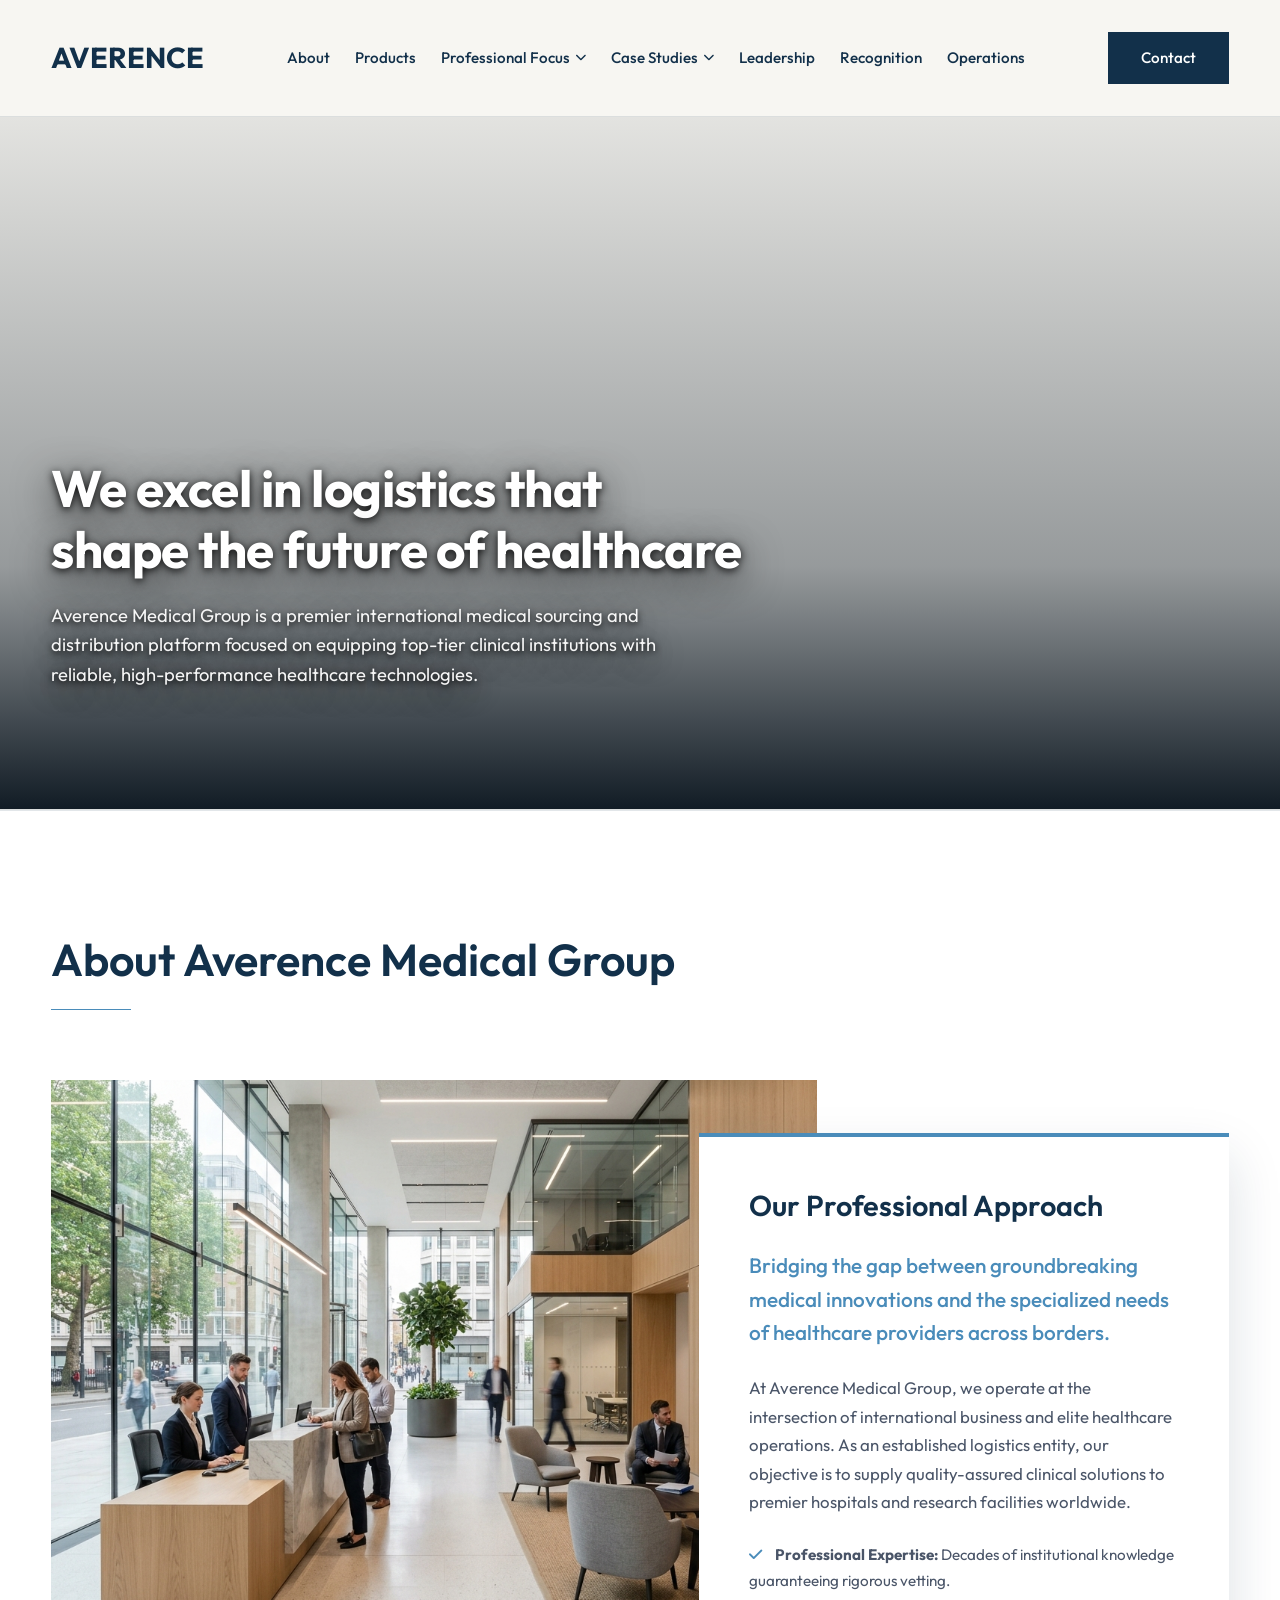
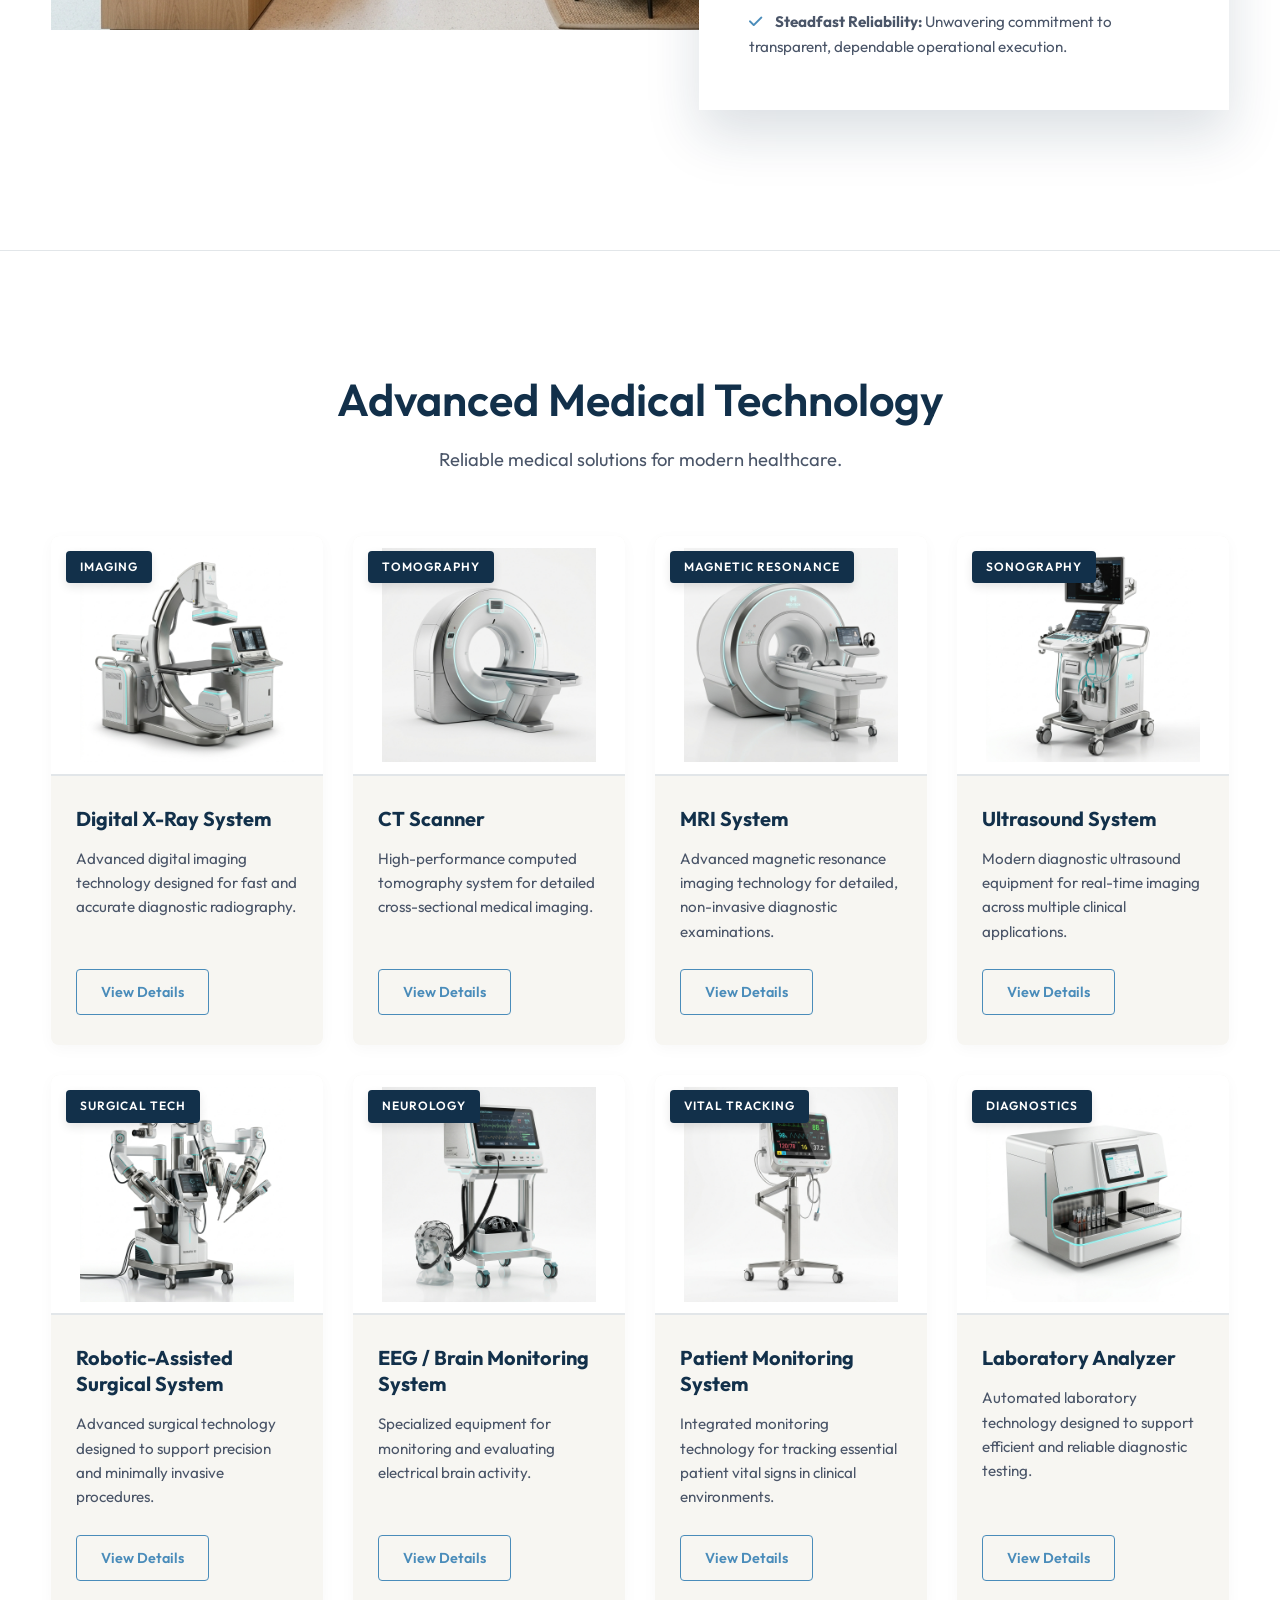
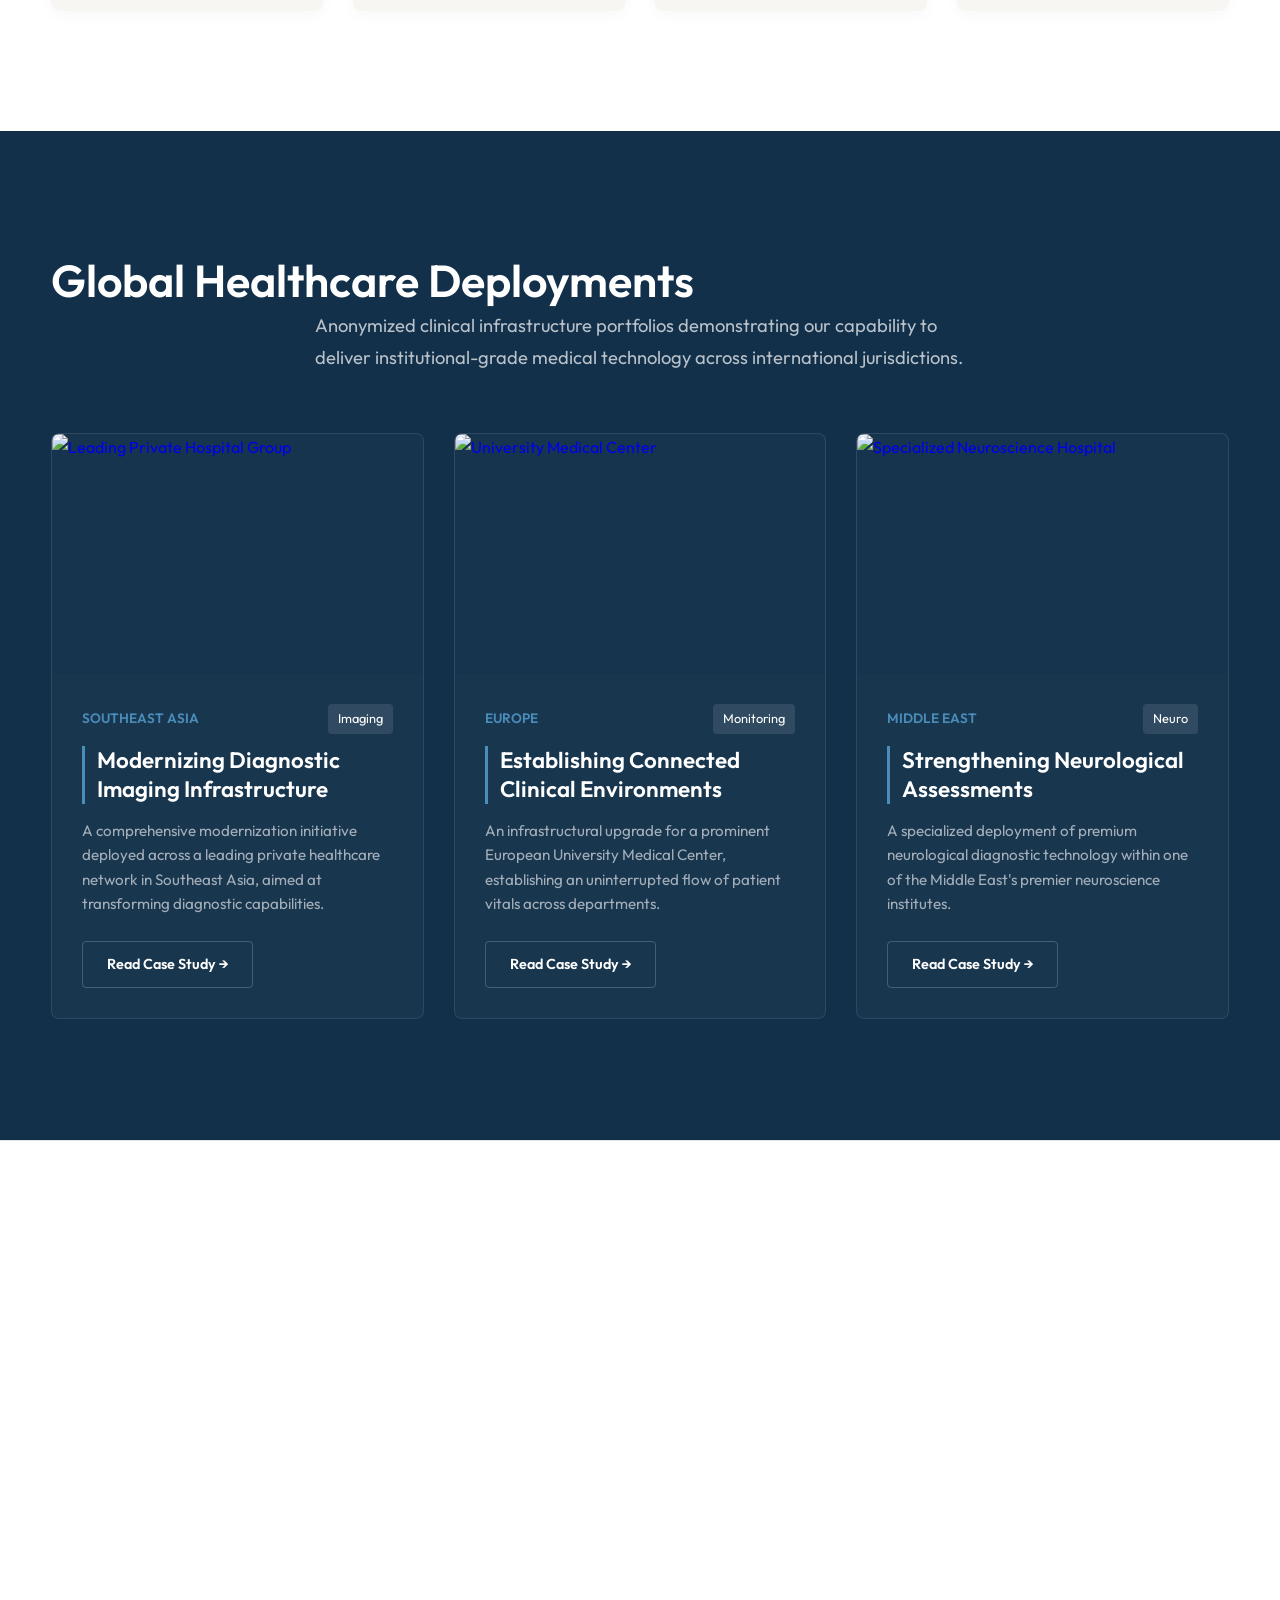
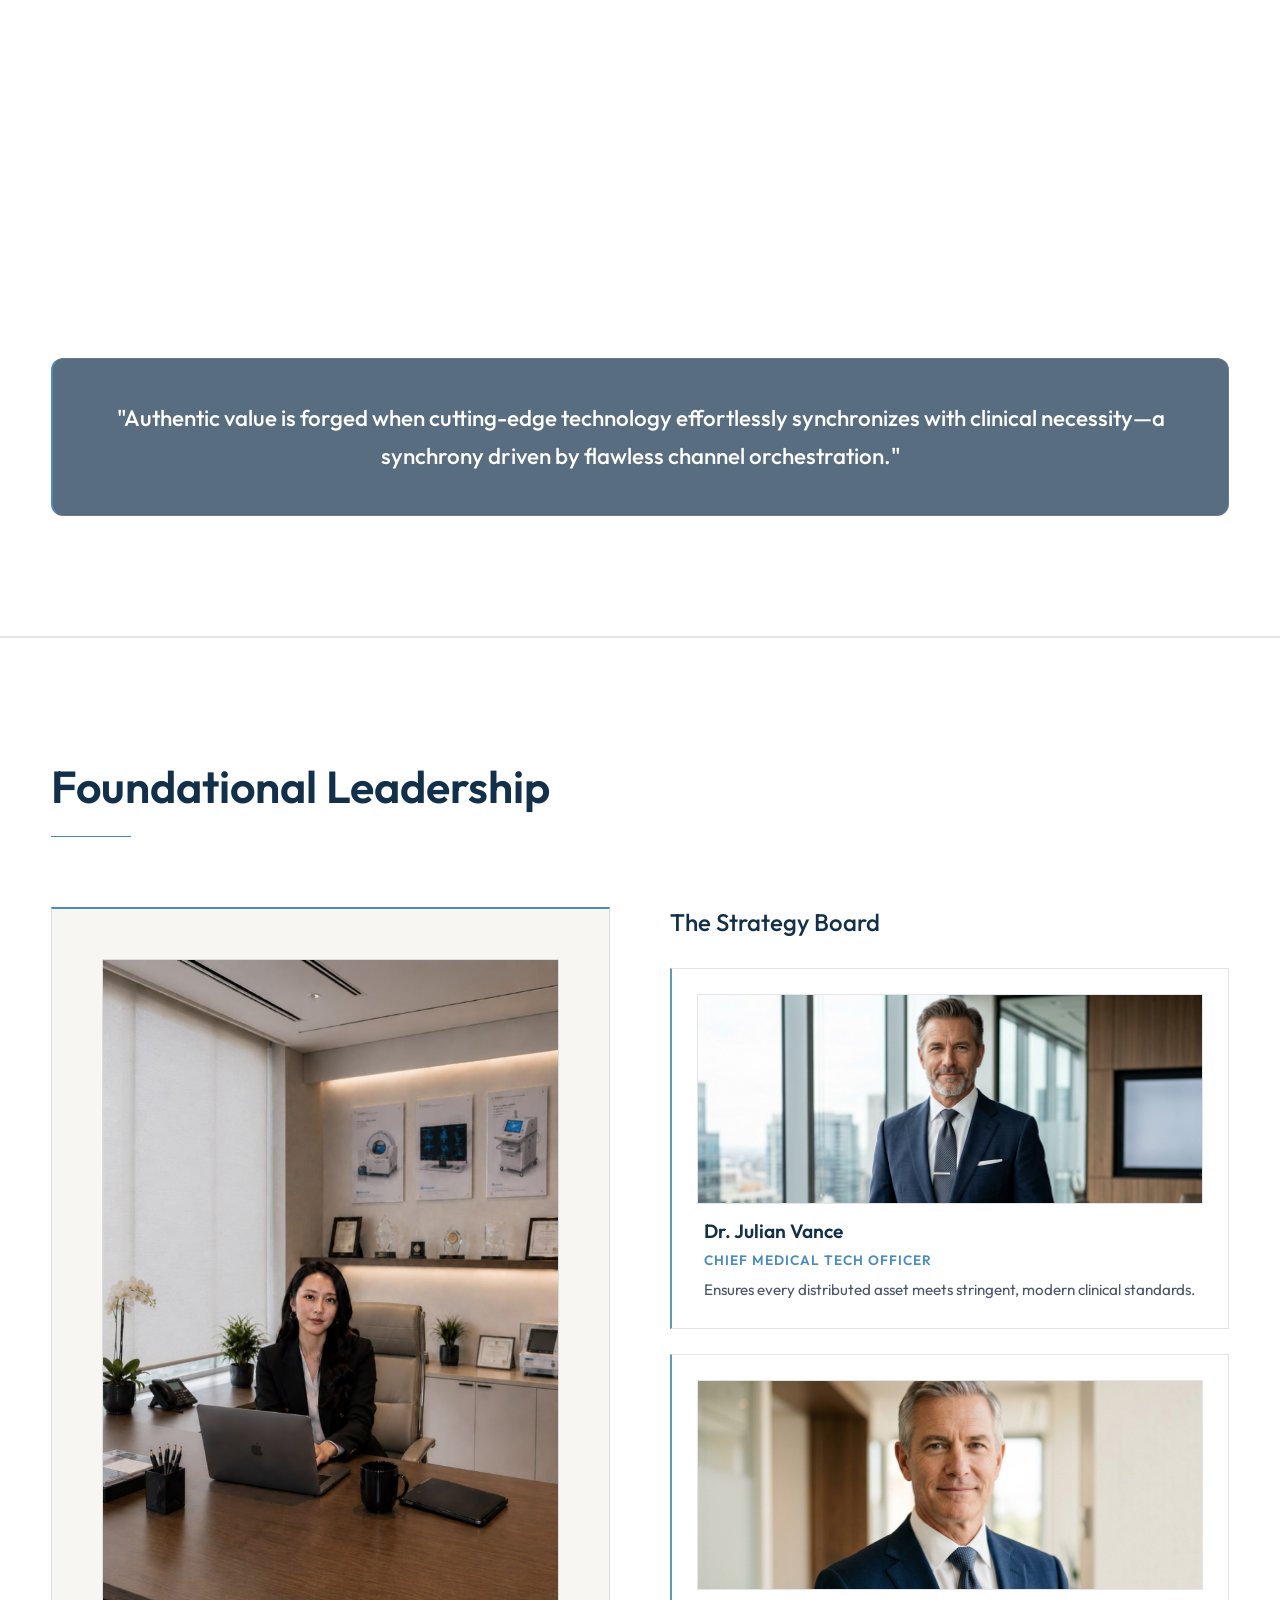
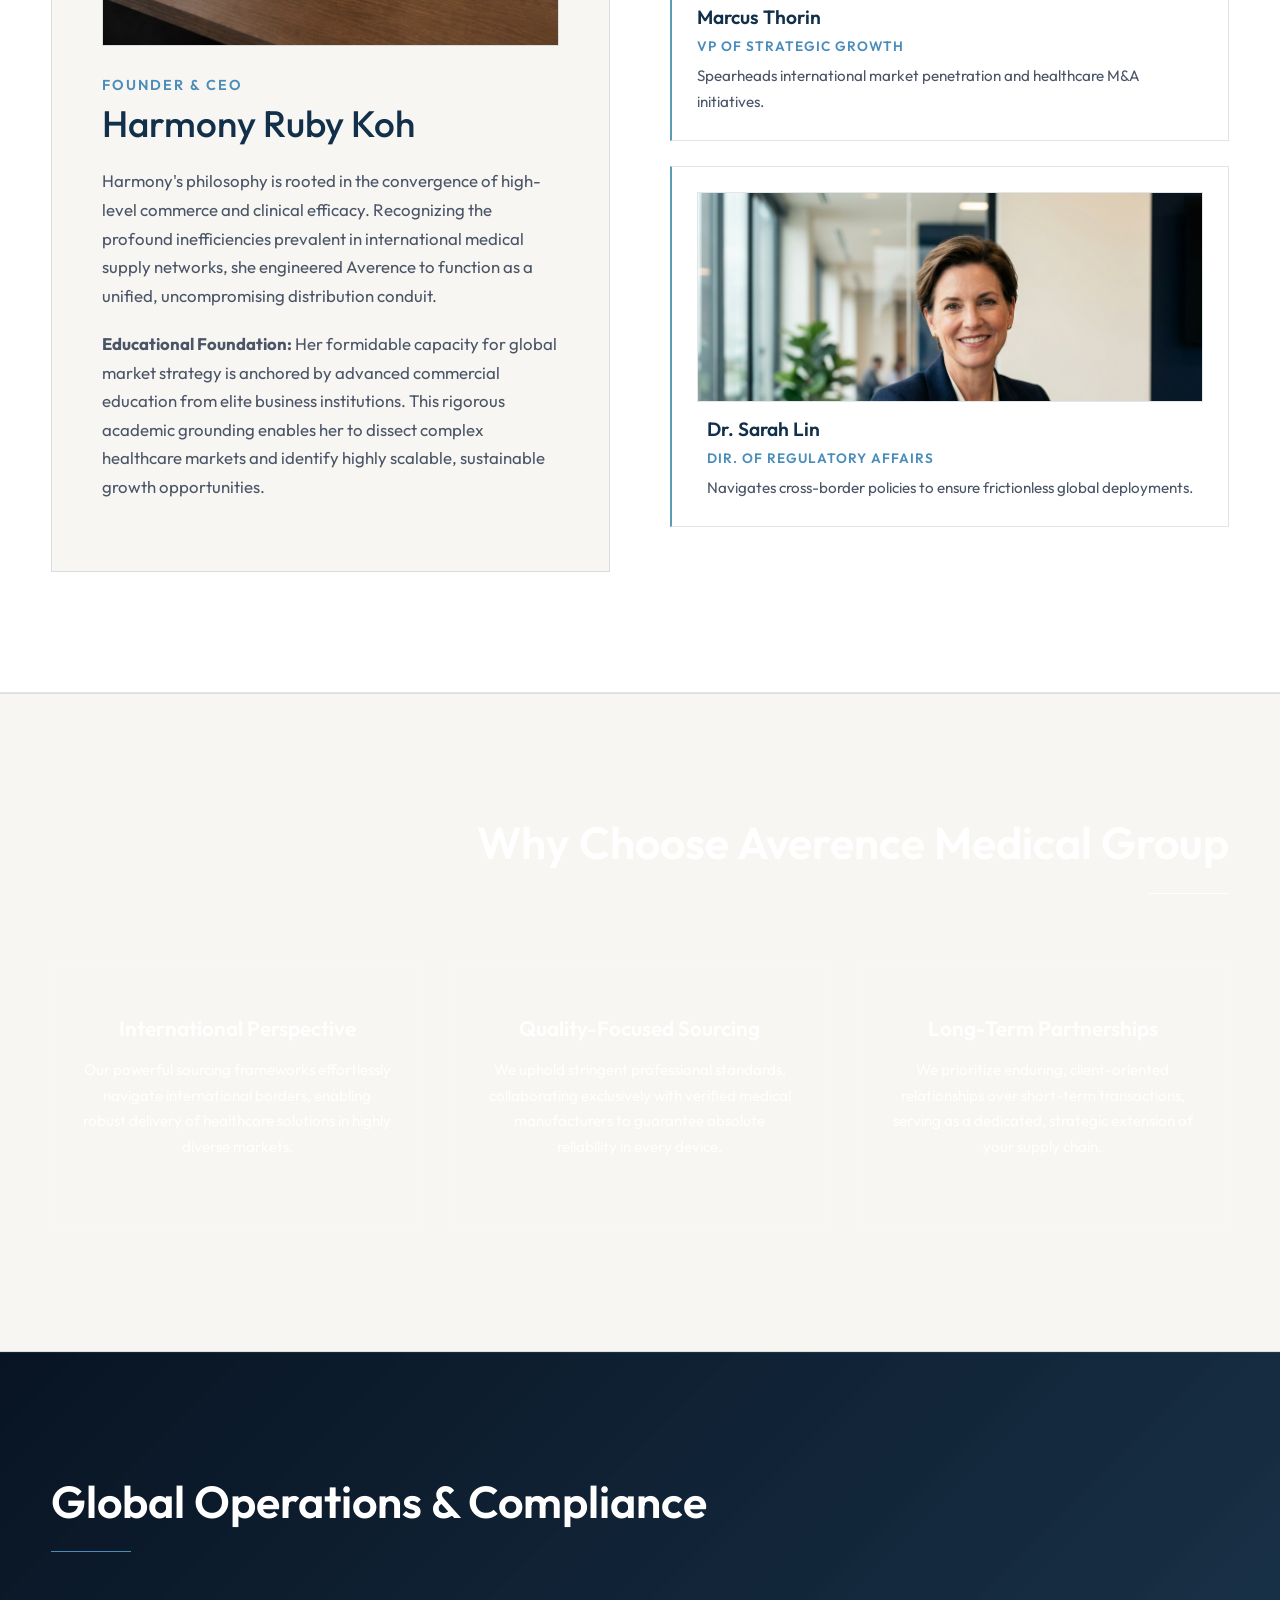
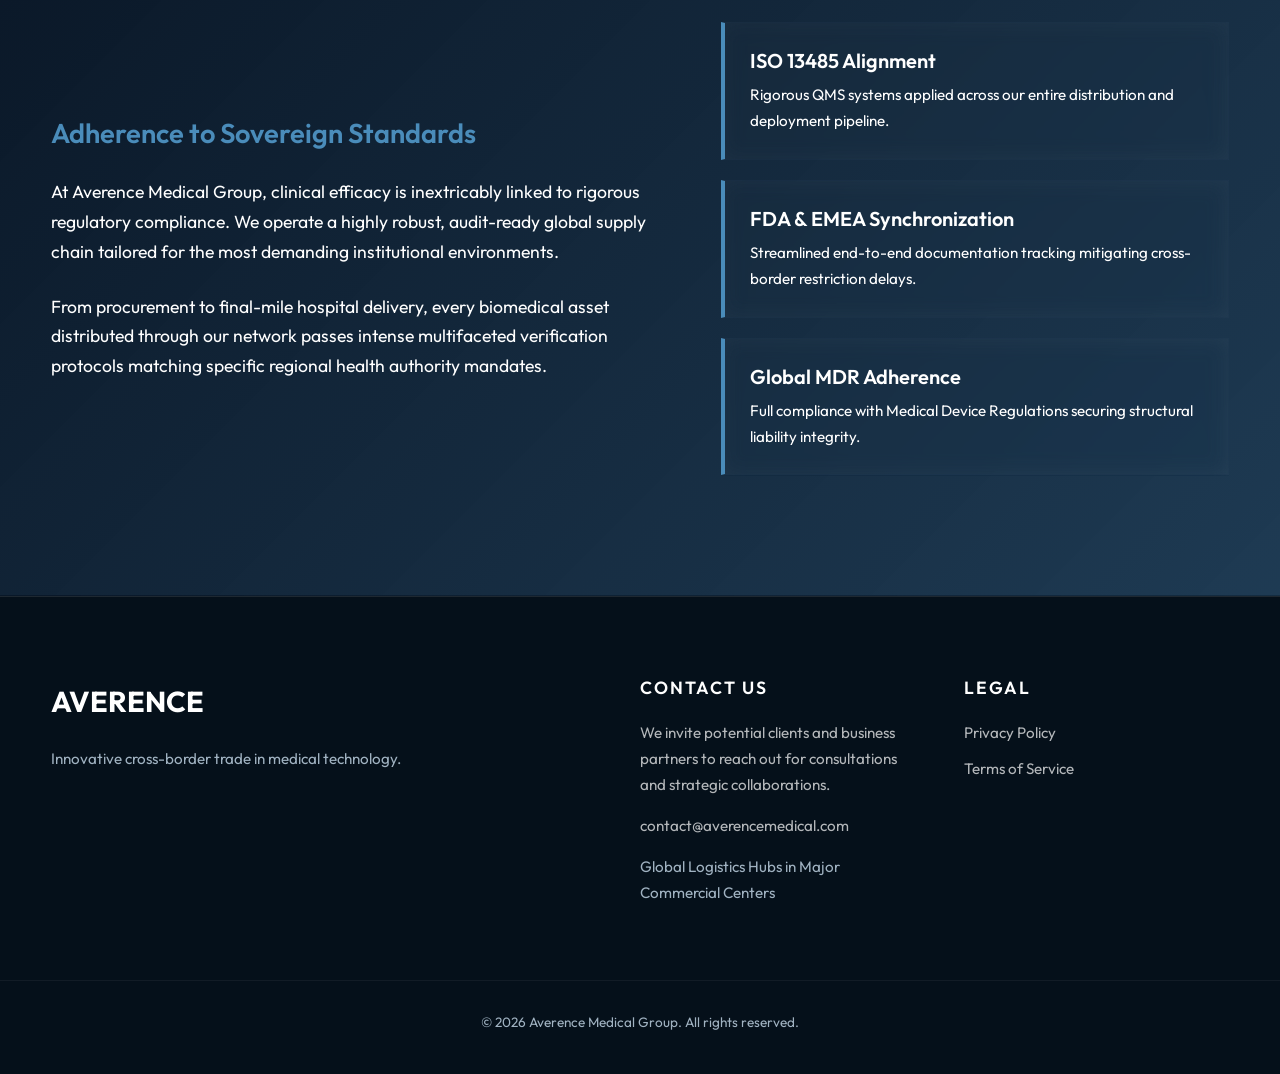
==== case-study.html @ 715430ce "Add files via upload" ====
<!DOCTYPE html>
<html lang="en">

<head>
    <meta charset="UTF-8">
    <meta name="viewport" content="width=device-width, initial-scale=1.0">
    <title>Case Study - Averence Medical Group</title>
    <link rel="icon" type="image/png" href="assets/favicon.png">
    <link rel="stylesheet" href="style.css">
    <link href="https://fonts.googleapis.com/css2?family=Outfit:wght@300;400;500;600;700&display=swap" rel="stylesheet">
    <link rel="stylesheet" href="https://cdnjs.cloudflare.com/ajax/libs/font-awesome/6.4.0/css/all.min.css">
    <script src="case-studies.js"></script>
    <style>
        .hero-case::before { content: ""; position: absolute; top: 0; left: 0; right: 0; bottom: 0; background-color: var(--primary-navy); opacity: 0.85; z-index: 1; }
        .hero-case {
            background-color: var(--primary-navy);
            color: #fff;
            padding: 180px 0 160px;
            position: relative;
            overflow: hidden;
            background-size: cover;
            background-position: center;
        }

        .case-header-content {
            position: relative;
            z-index: 2;
            text-align: center;
            max-width: 900px;
            margin: 0 auto;
        }

        .cs-tag {
            display: inline-block;
            background: rgba(255, 255, 255, 0.1);
            padding: 8px 16px;
            border-radius: 4px;
            font-size: 0.9rem;
            color: var(--accent-cyan);
            margin-bottom: 20px;
            text-transform: uppercase;
            letter-spacing: 1px;
            font-weight: 500;
        }

        .bc-nav {
            position: absolute;
            top: 140px;
            left: 5%;
            z-index: 10;
        }

        .bc-nav a {
            color: rgba(255, 255, 255, 0.7);
            text-decoration: none;
            font-size: 0.9rem;
            transition: color 0.3s ease;
        }

        .bc-nav a:hover {
            color: var(--accent-cyan);
        }

        .bc-nav span {
            color: #fff;
            font-size: 0.9rem;
        }

        .case-content-grid {
            display: grid;
            grid-template-columns: 2fr 1fr;
            gap: 60px;
            padding: 80px 0;
        }

        .case-image {
            width: 100%;
            height: 550px;
            object-fit: cover;
            border-radius: 8px;
            margin-bottom: 50px; 
            box-shadow: 0 20px 40px rgba(0, 0, 0, 0.1);
        }

        .cs-section {
            margin-bottom: 50px; 
        }

        .cs-section h3 {
            font-size: 1.8rem;
            color: var(--primary-navy);
            margin-bottom: 20px;
            border-left: 4px solid var(--accent-cyan);
            padding-left: 15px;
        }

        .cs-section p {
            font-size: 1.1rem;
            color: var(--text-secondary);
            margin-bottom: 20px;
        }

        .cs-list {
            list-style: none;
        }

        .cs-list li {
            padding: 15px;
            background: #fff;
            border-left: 3px solid var(--accent-cyan);
            margin-bottom: 12px;
            box-shadow: 0 4px 15px rgba(0, 0, 0, 0.02);
            font-weight: 500;
        }

        .cs-sidebar {
            background: #fff;
            padding: 40px;
            border-radius: 8px;
            box-shadow: 0 10px 30px rgba(0, 0, 0, 0.03);
            height: fit-content;
            position: sticky;
            top: 120px;
        }

        .cs-sidebar h4 {
            font-size: 1.3rem;
            color: var(--primary-navy);
            margin-bottom: 15px;
            border-bottom: 1px solid var(--border-subtle);
            padding-bottom: 15px;
        }

        .cs-sidebar-block {
            margin-bottom: 30px;
        }

        .cs-sidebar-block label {
            font-size: 0.85rem;
            text-transform: uppercase;
            color: var(--secondary-blue);
            letter-spacing: 1px;
            display: block;
            margin-bottom: 8px;
        }

        .cs-sidebar-block p {
            font-size: 1.05rem;
            font-weight: 500;
            color: var(--text-primary);
        }

        @media (max-width: 900px) {
            .case-content-grid {
                grid-template-columns: 1fr;
            }

            .cs-sidebar {
                position: relative;
                top: 0;
            }
        }
    </style>
</head>

<body style="display: none;">
    <!-- Navigation -->
    <header class="navbar" id="navbar">
        <div class="container nav-content">
            <div class="logo">
                <span class="logo-text">AVERENCE</span>
            </div>
                        <nav class="nav-links">
                <a href="index.html#about">About</a>
                <a href="index.html#products">Products</a>
                <div class="nav-item has-dropdown">
                    <a href="index.html#professional-focus" style="display: flex; align-items: center; gap: 5px;">Professional Focus <i class="fas fa-chevron-down" style="font-size:0.7rem;"></i></a>
                    <!-- Mega Menu Dropdown -->
                    <div class="mega-menu">
                        <div class="mega-menu-col">
                            <h3>CLINICAL SOURCING</h3>
                            <ul>
                                <li><a href="services.html#diagnostics">Advanced Diagnostics</a></li>
                                <li><a href="services.html#consumables">Medical Consumables</a></li>
                            </ul>
                        </div>
                        <div class="mega-menu-col">
                            <h3>CORPORATE LOGISTICS</h3>
                            <ul>
                                <li><a href="services.html#procurement">Global Procurement</a></li>
                                <li><a href="services.html#cross-border">Cross-Border Trade</a></li>
                            </ul>
                        </div>
                        <div class="mega-menu-col">
                            <h3>STRATEGIC ADVISORY</h3>
                            <ul>
                                <li><a href="services.html#compliance">Industry Compliance</a></li>
                                <li><a href="services.html#expansion">Market Expansion</a></li>
                            </ul>
                        </div>
                    </div>
                </div>
                <div class="nav-item simple-dropdown">
                    <a href="index.html#case-studies" style="display: flex; align-items: center; gap: 5px;" class="case-studies-link">Case Studies <i class="fas fa-chevron-down" style="font-size:0.7rem;"></i></a>
                    <div class="dropdown-menu">
                        <a href="index.html#case-studies">All Case Studies</a>
                        <a href="case-study.html?id=leading-private-hospital" style="display: flex; justify-content: space-between; align-items: center;">Southeast Asia <i class="fas fa-angle-right" style="font-size: 0.8rem; color: var(--accent-cyan);"></i></a>
                        <a href="case-study.html?id=university-medical-center" style="display: flex; justify-content: space-between; align-items: center;">Europe <i class="fas fa-angle-right" style="font-size: 0.8rem; color: var(--accent-cyan);"></i></a>
                        <a href="case-study.html?id=specialized-neuroscience-hospital" style="display: flex; justify-content: space-between; align-items: center;">Middle East <i class="fas fa-angle-right" style="font-size: 0.8rem; color: var(--accent-cyan);"></i></a>
                    </div>
                </div>
                <a href="index.html#leadership">Leadership</a>
                <a href="index.html#recognition">Recognition</a>
                <a href="index.html#compliance">Operations</a>
            </nav>

            <div class="nav-actions">
                <a href="index.html#contact" class="btn-primary">Contact</a>
            </div>
        </div>
    </header>

    <main>
        <section class="hero-case" id="cs-hero">
            <div class="bc-nav">
                <a href="index.html">Home</a> &nbsp;/&nbsp; <a href="index.html#case-studies" class="active">Case Studies</a>
                &nbsp;/&nbsp; <span id="bc-name">Project</span>
            </div>
            <div class="case-header-content">
                <span class="cs-tag" id="cs-region">Region</span>
                <h1 style="font-size: 3.5rem; margin-bottom: 25px; color: #fff;" id="cs-title">Project Title</h1>
                <p style="font-size: 1.25rem; color: rgba(255,255,255,0.8);" id="cs-overview">Overview text placeholder
                </p>
            </div>
        </section>

        <section class="container" >
            

            <div class="case-content-grid">
                <div class="cs-main-body">
                    <div class="cs-section">
                        <h3>The Challenge</h3>
                        <p id="cs-challenge">Challenge description goes here.</p>
                    </div>

                    <div class="cs-section">
                        <h3>AVERENCE Approach</h3>
                        <p id="cs-solution">Solution description goes here.</p>
                        <br>
                        <h4>Implementation Process</h4>
                        <ul class="cs-list" id="cs-process" style="margin-top: 15px;">
                            <!-- Processes injected here -->
                        </ul>
                    </div>

                    <div class="cs-section">
                        <h3>Technology Implemented</h3>
                        <div style="display: grid; grid-template-columns: repeat(auto-fit, minmax(250px, 1fr)); gap: 20px;"
                            id="cs-technology">
                            <!-- Tech injected here -->
                        </div>
                    </div>

                    <div class="cs-section"
                        style="background: var(--bg-alternate); padding: 40px; border-radius: 8px; border-left: 4px solid var(--primary-navy);">
                        <h3 style="margin-top: 0; border: none; padding: 0;">Results / Impact</h3>
                        <p id="cs-impact"
                            style="margin-bottom: 0; font-size: 1.2rem; font-weight: 500; color: var(--primary-navy);">
                            Impact statement goes here.</p>
                    </div>
                </div>

                <aside class="cs-sidebar">
                    <h4>Project Profile</h4>
                    <div class="cs-sidebar-block">
                        <label>Healthcare Institution</label>
                        <p id="cs-institution">Institution Name</p>
                    </div>
                    <div class="cs-sidebar-block">
                        <label>Location</label>
                        <p id="cs-location">Region / Country</p>
                    </div>
                    <div class="cs-sidebar-block">
                        <label>Medical Specialty</label>
                        <p id="cs-specialty">Specialty Name</p>
                    </div>
                    <div class="cs-sidebar-block">
                        <label>Related Medical Products</label>
                        <ul style="padding-left: 20px; color: var(--text-secondary); margin-top: 10px;" id="cs-related">
                            <!-- Related injected here -->
                        </ul>
                    </div>
                    <a href="index.html#contact" class="btn-primary"
                        style="display: block; text-align: center; margin-top: 40px; padding: 15px;">Discuss Your
                        Healthcare Technology Needs</a>
                </aside>
            </div>
        </section>
    </main>

    <!-- Footer Placeholder -->
    <footer style="background-color: var(--primary-navy); color: #fff; padding: 60px 0 30px;"></footer>
    <script src="script.js"></script>
    <script>
        document.addEventListener('DOMContentLoaded', () => {
            const params = new URLSearchParams(window.location.search);
            const csId = params.get('id');
            const data = typeof caseStudiesData !== 'undefined' ? caseStudiesData[csId] : null;

            if (data) {
                document.title = data.title + " - Case Studies";
                document.getElementById('bc-name').innerText = data.institution;
                document.getElementById('cs-region').innerText = data.region;
                document.getElementById('cs-title').innerText = data.title;
                document.getElementById('cs-overview').innerText = data.overview;
                document.getElementById('cs-hero').style.backgroundImage = 'url(' + data.image + ')';
                document.getElementById('cs-challenge').innerText = data.challenge;
                document.getElementById('cs-solution').innerText = data.solution;
                document.getElementById('cs-impact').innerText = data.impact;
                document.getElementById('cs-institution').innerText = data.institution;
                document.getElementById('cs-location').innerText = data.region;
                document.getElementById('cs-specialty').innerText = data.specialty;

                // Process List
                const processHTML = data.process.map(item => `<li><i class="fas fa-angle-right" style="color: var(--accent-cyan); margin-right: 10px;"></i> ${item}</li>`).join('');
                document.getElementById('cs-process').innerHTML = processHTML;

                // Technology List
                const techHTML = data.technology.map(tech => `<div style="background: #fff; padding: 20px; border-radius: 6px; border: 1px solid var(--border-subtle);"><i class="fas fa-microchip" style="color: var(--accent-cyan); margin-bottom: 10px; font-size: 1.2rem;"></i><br><span style="font-weight: 500; color: var(--primary-navy);">${tech}</span></div>`).join('');
                document.getElementById('cs-technology').innerHTML = techHTML;

                // Related Products
                const relatedHTML = data.related.map(rel => `<li style="margin-bottom: 5px;">${rel}</li>`).join('');
                document.getElementById('cs-related').innerHTML = relatedHTML;

                document.body.style.display = 'block'; // Fade in
            } else {
                window.location.href = 'index.html#case-studies';
            }
        });
    </script>
</body>

</html>
---- style.css ----
@charset "UTF-8";

/* Variables & Layout */
:root {
  --bg-main: #F7F6F2;
  --bg-alternate: #FFFFFF;
  --primary-navy: #12304A;
  --secondary-blue: #5B9BB5;
  --accent-cyan: #4A8CBA;

  --text-primary: #12304A;
  --text-secondary: #4a5568;
  --border-subtle: rgba(18, 48, 74, 0.12);
  --border-radius: 0px;
  /* Minimal, restraint */

  --font-heading: 'Outfit', sans-serif;
  --font-body: 'Outfit', sans-serif;
  --transition: all 0.4s ease;
}

* {
  margin: 0;
  padding: 0;
  box-sizing: border-box;
}

html {

  font-size: 16px;
}

body {
  font-family: var(--font-body);
  background-color: var(--bg-main);
  color: var(--text-secondary);
  line-height: 1.7;
  overflow-x: hidden;
  -webkit-font-smoothing: antialiased;
}

/* Typography Editorial Feel */
h1,
h2,
h3,
h4 {
  font-family: var(--font-heading);
  font-weight: 600;
  line-height: 1.3;
  color: var(--text-primary);
}

.hero-title {
  font-size: clamp(3rem, 5vw, 5.5rem);
  margin-bottom: 25px;
  letter-spacing: -0.01em;
}

.hero-title span {
  color: var(--primary-navy);
}

/* No gradients */
.overtitle {
  color: var(--accent-cyan);
  font-family: var(--font-body);
  font-weight: 500;
  font-size: 0.85rem;
  letter-spacing: 3px;
  margin-bottom: 30px;
  text-transform: uppercase;
}

/* Grids & Frameworks */
.container {
  width: 100%;
  max-width: 1600px;
  margin: 0 auto;
  padding: 0 4%;
}

.grid-2-col {
  display: grid;
  grid-template-columns: 1fr 1fr;
  gap: 60px;
}

@media(max-width: 900px) {
  .grid-2-col {
    grid-template-columns: 1fr;
  }
}

.section-dark {
  background-color: var(--bg-alternate);
  padding: 120px 0;
  border-top: 1px solid var(--border-subtle);
  border-bottom: 1px solid var(--border-subtle);
}

.section-light {
  background-color: var(--bg-main);
  padding: 120px 0;
}

/* Minimalist Navy Header */
.navbar {
  position: fixed;
  top: 0;
  left: 0;
  width: 100%;
  padding: 30px 0;
  background: var(--bg-main);
  z-index: 1000;
  border-bottom: 1px solid var(--border-subtle);
  transition: padding 0.3s ease, background 0.3s ease, box-shadow 0.3s ease;
}

.navbar.scrolled {
  padding: 15px 0;
  box-shadow: 0 4px 20px rgba(18, 48, 74, 0.05);
  background: rgba(247, 246, 242, 0.98);
  backdrop-filter: blur(5px);
}

.nav-content {
  display: flex;
  justify-content: space-between;
  align-items: center;
}

.logo-text {
  font-family: var(--font-heading);
  font-size: 1.8rem;
  font-weight: 700;
  letter-spacing: 0px;
  color: var(--primary-navy);
}

.nav-links {
  display: flex;
  align-items: center;
  gap: 25px;
}

.nav-links>a,
.nav-item>a {
  color: var(--primary-navy);
  text-decoration: none;
  font-weight: 500;
  font-size: 0.95rem;
  transition: var(--transition);
  position: relative;
}

.nav-links>a:hover,
.nav-item>a:hover,
.nav-links>a.active {
  color: var(--secondary-blue);
}

.nav-item {
  position: relative;
  padding: 15px 0;
  cursor: pointer;
}

/* Mega Menu Restraint */
.mega-menu {
  position: absolute;
  top: 100%;
  left: 50%;
  transform: translateX(-50%) translateY(10px);
  width: 700px;
  background: var(--bg-alternate);
  border: 1px solid var(--border-subtle);
  border-radius: var(--border-radius);
  box-shadow: 0 10px 40px rgba(18, 48, 74, 0.04);
  display: grid;
  grid-template-columns: repeat(3, 1fr);
  gap: 30px;
  padding: 45px;
  opacity: 0;
  visibility: hidden;
  transition: all 0.2s ease;
  pointer-events: none;
  z-index: 1001;
}

.nav-item.has-dropdown:hover .mega-menu {
  opacity: 1;
  visibility: visible;
  transform: translateX(-50%) translateY(0);
  pointer-events: auto;
}

.mega-menu-col h3 {
  color: var(--primary-navy);
  font-size: 0.8rem;
  font-family: var(--font-body);
  font-weight: 600;
  letter-spacing: 1.5px;
  text-transform: uppercase;
  margin-bottom: 20px;
  padding-bottom: 10px;
  border-bottom: 1px solid var(--border-subtle);
  display: inline-block;
}

.mega-menu-col ul {
  list-style: none;
  padding: 0;
  margin: 0;
}

.mega-menu-col ul li {
  margin-bottom: 2px;
}

.mega-menu-col ul li a {
  color: var(--text-secondary);
  display: block;
  padding: 8px 12px;
  margin-left: -12px;
  border-radius: 6px;
  text-decoration: none;
  font-size: 0.95rem;
  font-family: var(--font-body);
  font-weight: 400;
  transition: all 0.2s ease;
}

.mega-menu-col ul li a:hover {
  color: var(--secondary-blue);
  background: rgba(91, 155, 181, 0.08);
}

/* Buttons */
.nav-actions {
  display: flex;
  align-items: center;
  gap: 20px;
}

.btn-primary {
  background: var(--primary-navy);
  padding: 12px 32px;
  border-radius: var(--border-radius);
  color: #ffffff !important;
  font-weight: 500;
  text-decoration: none;
  font-family: var(--font-body);
  transition: var(--transition);
  font-size: 0.95rem;
  border: 1px solid var(--primary-navy);
}

.btn-primary:hover {
  background: var(--secondary-blue);
  border-color: var(--secondary-blue);
}

.mobile-toggle {
  display: none;
  font-size: 1.5rem;
  cursor: pointer;
  color: var(--primary-navy);
}

@media(max-width: 950px) {
  .nav-links {
    display: none;
  }

  .mobile-toggle {
    display: block;
  }

  .mega-menu {
    display: none !important;
  }
}

/* Hero Section */
.hero {
  min-height: 90vh;
  display: flex;
  align-items: center;
  position: relative;
  padding-top: 130px;
  padding-bottom: 80px;
  overflow: hidden;
  background: var(--bg-main);
  border-bottom: 1px solid var(--border-subtle);
}

.hero-content {
  display: grid;
  grid-template-columns: 1fr 1fr;
  gap: 60px;
  align-items: center;
}

.hero-text {
  position: relative;
  z-index: 2;
  padding-top: 20px;
}

.hero-image {
  width: 100%;
  border-radius: var(--border-radius);
  box-shadow: 0 10px 40px rgba(18, 48, 74, 0.08);
  border: 1px solid var(--border-subtle);
  display: block;
}

@media(max-width: 900px) {
  .hero-content {
    grid-template-columns: 1fr;
    padding-top: 20px;
  }

  .hero-text {
    margin-bottom: 20px;
  }
}

.hero-subtitle {
  font-size: 1.15rem;
  color: var(--text-secondary);
  max-width: 650px;
  margin-bottom: 50px;
  font-weight: 400;
  line-height: 1.8;
}

.hero-stats {
  display: flex;
  gap: 70px;
  margin-top: 70px;
  border-top: 1px solid var(--border-subtle);
  padding-top: 40px;
}

@media(max-width: 600px) {
  .hero-stats {
    gap: 25px;
    flex-wrap: wrap;
  }
}

.stat-box {
  display: flex;
  flex-direction: column;
}

.stat-number {
  font-size: 3.5rem;
  font-weight: 500;
  font-family: var(--font-heading);
  color: var(--primary-navy);
  line-height: 1;
}

.stat-plus {
  font-size: 1.5rem;
  color: var(--accent-cyan);
  font-weight: 500;
  position: relative;
  top: -15px;
  left: 5px;
  font-family: var(--font-heading);
}

.stat-label {
  color: var(--text-secondary);
  font-size: 0.8rem;
  text-transform: uppercase;
  letter-spacing: 2px;
  margin-top: 10px;
  font-weight: 600;
  font-family: var(--font-body);
}

/* Institutional Sections Global Styles */
.section-header {
  margin-bottom: 70px;
}

.section-header h2 {
  font-size: 2.8rem;
  margin-bottom: 20px;
  color: var(--primary-navy);
}

.header-line {
  height: 1px;
  width: 80px;
  background: var(--accent-cyan);
}

.right-align .header-line {
  margin-left: auto;
}

.right-align h2 {
  text-align: right;
}

/* Restrained Cards & Editorial Blocks (Replacing Glassmorphism) */
.glass-card {
  background: var(--bg-alternate);
  border: 1px solid var(--border-subtle);
  border-radius: var(--border-radius);
  padding: 50px;
  transition: var(--transition);
  box-shadow: none;
  /* No heavy shadows for editorial look */
}

.glass-card:hover {
  border-color: var(--accent-cyan);
}

.card-title {
  font-size: 1.5rem;
  margin-bottom: 20px;
  color: var(--primary-navy);
}

.glass-card p {
  color: var(--text-secondary);
  margin-bottom: 20px;
  font-size: 1.05rem;
}

.about .glass-card {
  border-left: 3px solid var(--accent-cyan) !important;
}

/* Domains of Expertise */
.tech-stack-container {
  display: grid;
  grid-template-columns: repeat(2, 1fr);
  gap: 25px;
}

.expertise-block {
  padding: 40px;
  border: 1px solid var(--border-subtle);
  background: var(--bg-alternate);
  transition: var(--transition);
  border-radius: var(--border-radius);
}

.expertise-block:hover {
  border-color: var(--secondary-blue);
}

.expertise-block h4 {
  font-size: 1.4rem;
  color: var(--primary-navy);
  margin-bottom: 15px;
  font-family: var(--font-heading);
  font-weight: 600;
}

/* Embedded Quote */
.insight-box {
  background: var(--primary-navy);
  padding: 60px;
  border-radius: var(--border-radius);
  margin-top: 80px;
  border-left: 2px solid var(--accent-cyan) !important;
}

.quote {
  font-family: var(--font-heading);
  font-size: 1.6rem;
  font-style: italic;
  color: #ffffff !important;
  line-height: 1.7;
  font-weight: 400;
  text-align: center;
}

/* Founder & Roster */
.founder-profile {
  border-top: 2px solid var(--accent-cyan);
  background: var(--bg-main);
  border-left: 1px solid var(--border-subtle);
  border-right: 1px solid var(--border-subtle);
  border-bottom: 1px solid var(--border-subtle);
}

.founder-profile h2 {
  font-size: 2.2rem;
  color: var(--primary-navy);
  margin-bottom: 20px;
  font-weight: 500;
}

.founder-profile h3 {
  color: var(--accent-cyan) !important;
}

.leadership-roster h3 {
  margin-bottom: 30px;
  font-size: 1.6rem;
  color: var(--primary-navy);
  font-weight: 500;
}

.team-card {
  margin-bottom: 25px;
  padding: 30px;
  border: 1px solid var(--border-subtle);
  border-left: 2px solid var(--secondary-blue) !important;
  display: flex;
  gap: 25px;
  align-items: center;
  background: var(--bg-alternate);
  border-radius: var(--border-radius);
}

.team-card i {
  font-size: 1.4rem;
  color: var(--accent-cyan);
}

.team-card h4 {
  margin-bottom: 5px;
  font-size: 1.25rem;
  font-weight: 600;
  font-family: var(--font-heading);
  color: var(--primary-navy);
}

/* Milestones Grid */
.milestone-grid {
  display: grid;
  grid-template-columns: repeat(3, 1fr);
  gap: 25px;
}

.milestone-grid .card {
  padding: 50px 40px;
  text-align: center;
  border-radius: var(--border-radius);
  border: 1px solid var(--border-subtle);
  background: var(--bg-main);
}

.milestone-grid i {
  font-size: 2.5rem;
  color: var(--accent-cyan);
  margin-bottom: 30px;
}

.milestone-grid h4 {
  margin-bottom: 20px;
  font-size: 1.35rem;
  font-family: var(--font-heading);
  font-weight: 600;
}

/* Publications List */
.pub-links {
  display: flex;
  flex-direction: column;
  gap: 15px;
  margin-top: 40px;
}

.pub-link {
  display: flex;
  align-items: center;
  gap: 30px;
  text-decoration: none;
  padding: 25px 35px;
  background: var(--bg-alternate);
  border-radius: var(--border-radius);
  transition: var(--transition);
  border: 1px solid var(--border-subtle);
}

.pub-link:hover {
  border-color: var(--accent-cyan);
  background: var(--bg-main);
}

.pub-date {
  color: var(--secondary-blue);
  font-family: var(--font-body);
  font-weight: 500;
  min-width: 90px;
  text-transform: uppercase;
  font-size: 0.85rem;
}

.pub-title {
  color: var(--primary-navy);
  flex: 1;
  display: flex;
  justify-content: space-between;
  align-items: center;
  font-size: 1.1rem;
  font-family: var(--font-heading);
  font-weight: 600;
}

.pub-title i {
  opacity: 0;
  transform: translateX(-10px);
  transition: var(--transition);
  color: var(--accent-cyan);
}

.pub-link:hover .pub-title i {
  opacity: 1;
  transform: translateX(0);
}

/* Footer */
.footer {
  background: var(--primary-navy);
  padding: 90px 0 40px 0;
  border-top: 4px solid var(--accent-cyan);
}

.footer-content {
  display: grid;
  grid-template-columns: 2fr 1fr 1fr;
  gap: 60px;
  margin-bottom: 60px;
}

@media(max-width: 768px) {
  .footer-content {
    grid-template-columns: 1fr;
  }
}

.brand-col .logo-text {
  color: #ffffff;
}

.brand-col p {
  color: #A0B2C1;
  margin-top: 20px;
  font-size: 0.95rem;
  line-height: 1.7;
}

.footer h4 {
  color: #ffffff;
  margin-bottom: 30px;
  font-size: 1.1rem;
  font-family: var(--font-body);
  text-transform: uppercase;
  letter-spacing: 2px;
}

.footer-link,
.locations {
  color: #A0B2C1;
  text-decoration: none;
  display: block;
  margin-bottom: 15px;
  transition: var(--transition);
  font-size: 0.95rem;
  font-weight: 400;
}

.footer-link:hover {
  color: var(--accent-cyan);
}

.footer-bottom {
  text-align: center;
  color: #A0B2C1;
  font-size: 0.85rem;
  border-top: 1px solid rgba(255, 255, 255, 0.1);
  padding-top: 35px;
}

/* Refined Reveal Animations */
.fade-in-section {
  opacity: 0;
  transform: translateY(20px);
  visibility: hidden;
  transition: opacity 1s ease-out, transform 1s ease-out;
  will-change: opacity, visibility;
}

.fade-in-section.is-visible {
  opacity: 1;
  transform: none;
  visibility: visible;
}
/* High Contrast Footer */
.footer { background-color: #05101A !important; border-top: 1px solid rgba(255,255,255,0.1); padding: 80px 0 40px; color: rgba(255,255,255,0.7) !important; } .footer h4 { color: white !important; margin-bottom: 20px; } .footer-bottom { border-top: 1px solid rgba(255,255,255,0.05); margin-top: 40px; padding-top: 30px; text-align: center; } .footer-link { color: rgba(255,255,255,0.7) !important; display: block; margin-bottom: 10px; text-decoration: none; } .footer-link:hover { color: var(--accent-cyan) !important; }

/* Responsive Nav Architecture */
.mobile-toggle { display: none; cursor: pointer; font-size: 1.5rem; color: var(--primary-navy); }
@media (max-width: 900px) { .mobile-toggle { display: block; } .nav-links { position: absolute; top: 100%; left: 0; width: 100%; background: #F7F6F2 !important; padding: 30px; flex-direction: column; gap: 20px; box-shadow: 0 10px 40px rgba(0,0,0,0.15); display: none; } .nav-links.active { display: flex !important; text-align: center; } .nav-actions .btn-primary { display: none; } .mega-menu { display: none !important; } }

/* Animated Hero Marquee */
.hero-background-marquee { position: absolute; top: 50%; left: 0; transform: translateY(-50%); display: flex; white-space: nowrap; pointer-events: none; z-index: 0; opacity: 0.04; user-select: none; } .marquee-text { font-family: var(--font-heading); font-size: 16rem; font-weight: 800; color: var(--primary-navy); letter-spacing: -3px; animation: scrollText 50s linear infinite; display: flex; align-items: center; gap: 50px; padding-right: 50px; } .marquee-text span { color: transparent; -webkit-text-stroke: 3px var(--primary-navy); } @keyframes scrollText { 0% { transform: translateX(0); } 100% { transform: translateX(-100%); } }


@keyframes cinematicPan { 0% { background-size: 105%; background-position: center center; } 100% { background-size: 120%; background-position: right bottom; } }


/* Product Catalog Grid */
.product-grid {
  display: grid;
  grid-template-columns: repeat(4, 1fr);
  gap: 30px;
  width: 100%;
}
.product-card {
  background: var(--bg-main);
  border-radius: 8px; /* Minimal rounded cards */
  box-shadow: 0 4px 15px rgba(0, 0, 0, 0.03);
  overflow: hidden;
  transition: transform 0.3s ease, box-shadow 0.3s ease;
  display: flex;
  flex-direction: column;
}
.product-card:hover {
  transform: translateY(-8px);
  box-shadow: 0 20px 40px rgba(18, 48, 74, 0.08);
}
.product-image {
  position: relative;
  width: 100%;
  height: 240px;
  background: #ffffff;
  display: flex;
  align-items: center;
  justify-content: center;
  border-bottom: 2px solid var(--border-subtle);
  overflow: hidden;
}
.product-image img {
  max-width: 90%;
  max-height: 90%;
  object-fit: contain;
}
.category-label {
  position: absolute;
  top: 15px;
  left: 15px;
  background: var(--primary-navy);
  color: #fff;
  padding: 6px 14px;
  font-size: 0.75rem;
  font-weight: 600;
  border-radius: 4px;
  text-transform: uppercase;
  letter-spacing: 1px;
  z-index: 2;
  box-shadow: 0 4px 10px rgba(0,0,0,0.1);
}
.product-info {
  padding: 30px 25px;
  display: flex;
  flex-direction: column;
  flex-grow: 1;
}
.product-title {
  font-family: var(--font-heading);
  color: var(--primary-navy);
  font-size: 1.25rem;
  font-weight: 700;
  margin-bottom: 15px;
}
.product-desc {
  font-size: 0.95rem;
  color: var(--text-secondary);
  line-height: 1.6;
  margin-bottom: 25px;
  flex-grow: 1;
}
.btn-product {
  display: inline-block;
  align-self: flex-start;
  padding: 10px 24px;
  background: transparent;
  color: var(--accent-cyan);
  border: 1.5px solid var(--accent-cyan);
  border-radius: 4px;
  text-decoration: none;
  font-weight: 600;
  font-size: 0.9rem;
  transition: all 0.2s ease;
}
.btn-product:hover {
  background: var(--accent-cyan);
  color: #ffffff;
}

@media (max-width: 1200px) {
  .product-grid {
    grid-template-columns: repeat(2, 1fr);
  }
}
@media (max-width: 650px) {
  .product-grid {
    grid-template-columns: 1fr;
  }
}


/* About Asymmetrical Section */
.about-asym-container {
  position: relative;
  margin-top: 50px;
}
.about-asym-img-wrapper {
  width: 65%;
  height: 550px;
  border-radius: var(--border-radius);
  overflow: hidden;
  box-shadow: var(--shadow-subtle);
}
.about-asym-card {
  position: absolute;
  right: 0;
  bottom: -80px;
  width: 45%;
  padding: 50px;
  background: white;
  border-top: 4px solid var(--accent-cyan);
  box-shadow: 0 25px 50px rgba(18, 48, 74, 0.15);
  z-index: 10;
  border-radius: var(--border-radius);
}
.about-asym-spacer {
  height: 100px;
}

@media (max-width: 900px) {
  .about-asym-container {
    display: flex;
    flex-direction: column;
    margin-top: 30px;
  }
  .about-asym-img-wrapper {
    width: 100%;
    height: 300px;
  }
  .about-asym-card {
    position: relative;
    right: auto;
    bottom: auto;
    width: 92%;
    margin: -40px auto 30px auto;
    padding: 30px 20px;
    box-shadow: 0 15px 30px rgba(18, 48, 74, 0.1);
  }
  .about-asym-spacer {
    display: none;
  }
}


/* Case Studies Portfolio Enhancements */
.case-card:hover {
    transform: translateY(-8px);
    border-color: var(--accent-cyan) !important;
    box-shadow: 0 15px 35px rgba(0,0,0,0.3);
}
.case-card:hover img {
    transform: scale(1.05) !important;
}
.case-card:hover .btn-product {
    background-color: var(--accent-cyan);
    color: #fff !important;
    border-color: var(--accent-cyan) !important;
}

@media (max-width: 900px) {
    .case-grid {
        grid-template-columns: 1fr !important;
    }
}


/* Simple Dropdown */
.nav-item.simple-dropdown { position: relative; }
.dropdown-menu {
    position: absolute;
    top: 100%;
    left: 50%;
    transform: translateX(-50%) translateY(10px);
    background: #fff;
    padding: 10px 0;
    min-width: 220px;
    border-radius: 6px;
    box-shadow: 0 15px 40px rgba(0,0,0,0.1);
    opacity: 0;
    visibility: hidden;
    transition: all 0.3s ease;
    pointer-events: none;
    z-index: 100;
}
.nav-item.simple-dropdown:hover .dropdown-menu {
    opacity: 1;
    visibility: visible;
    transform: translateX(-50%) translateY(0);
    pointer-events: auto;
}
.dropdown-menu a {
    display: block;
    padding: 12px 20px;
    color: var(--primary-navy);
    font-size: 0.95rem;
    font-weight: 500;
    transition: all 0.2s ease;
    text-decoration: none;
}
.dropdown-menu a:hover {
    background: rgba(18, 48, 74, 0.03);
    color: var(--accent-cyan);
}
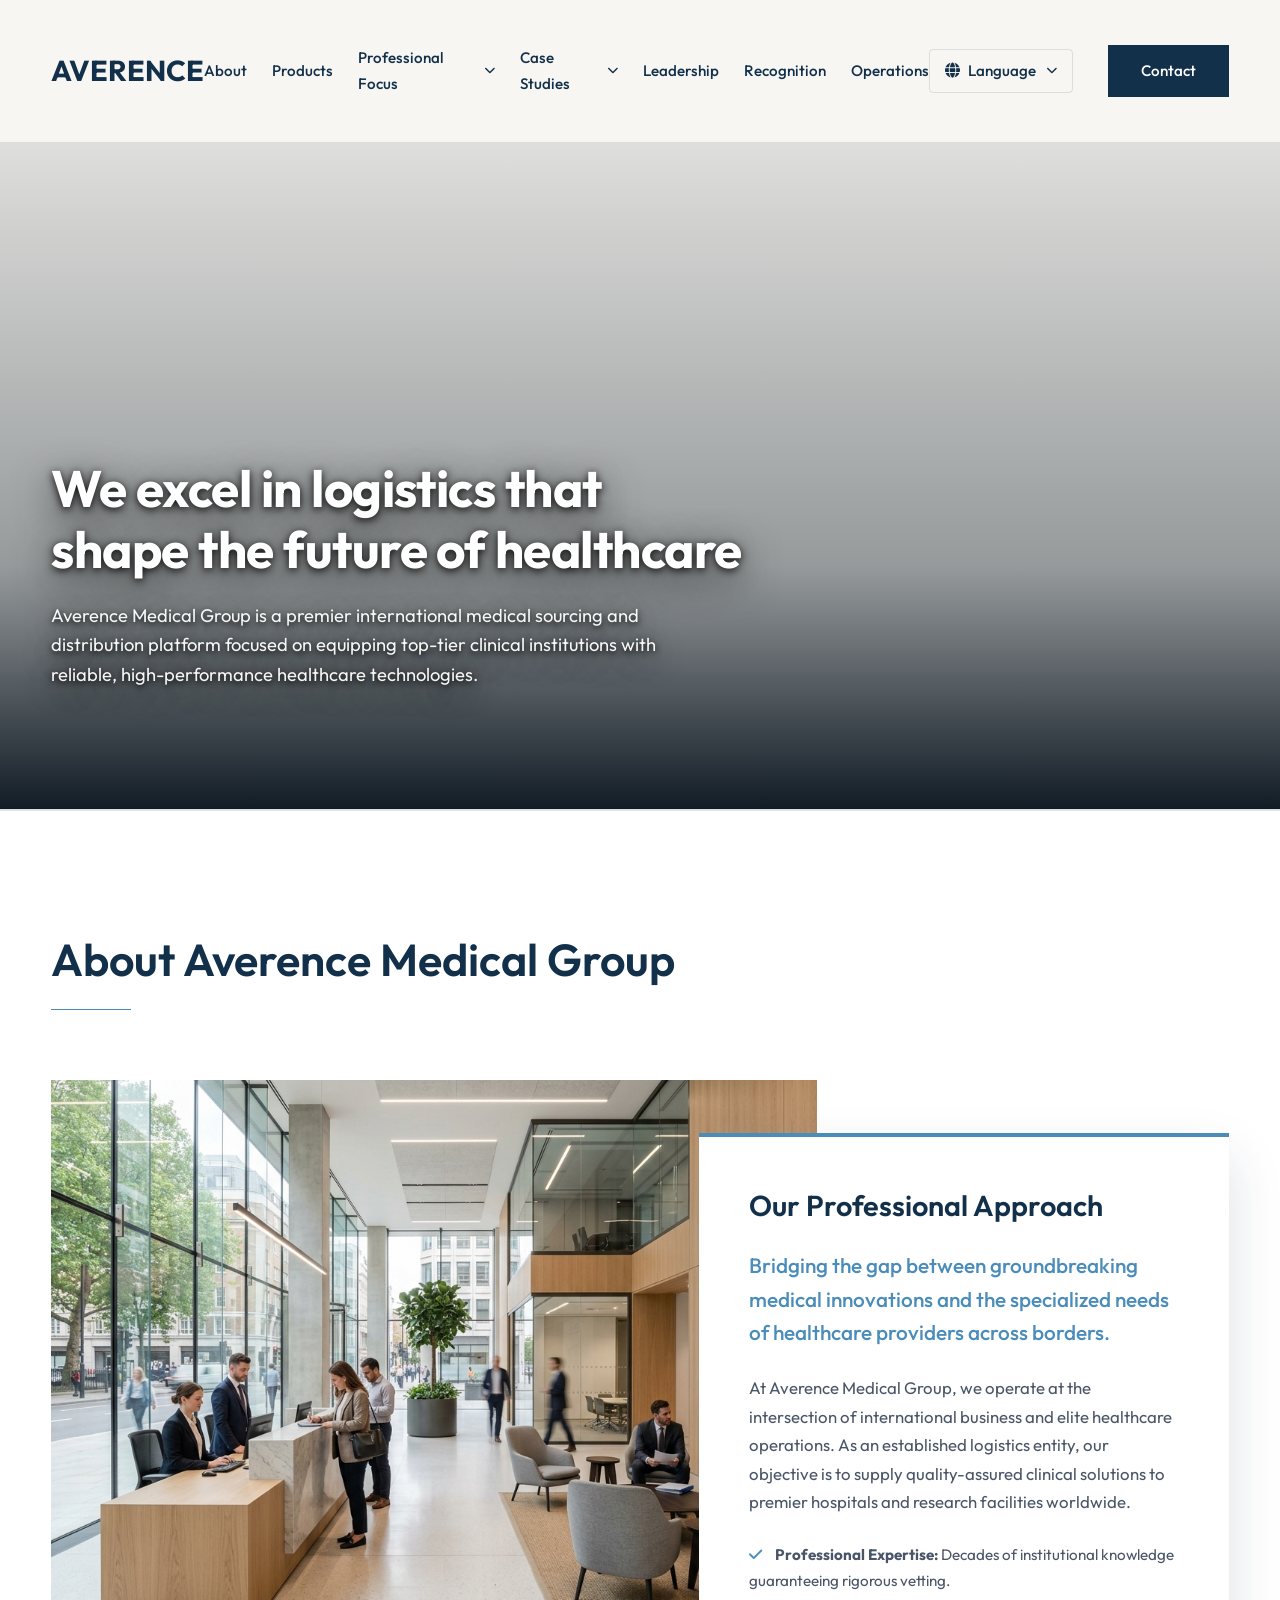
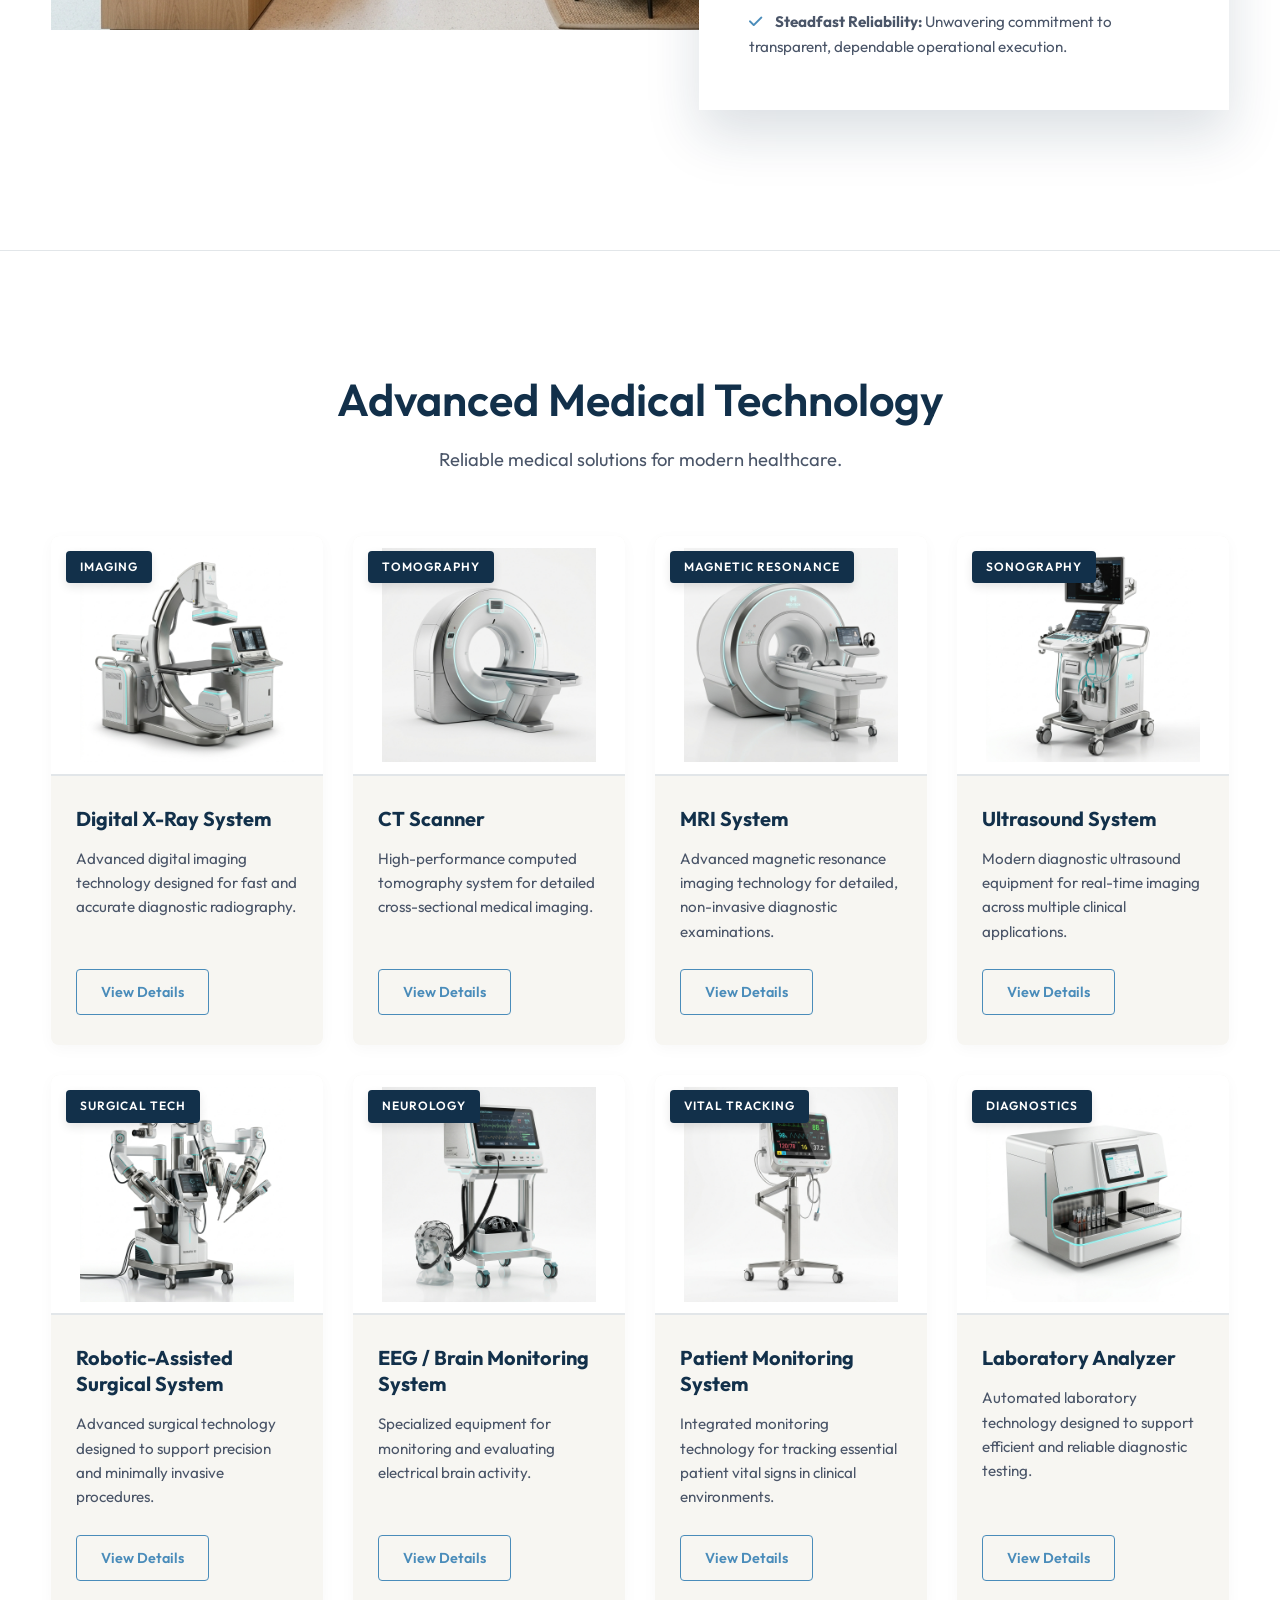
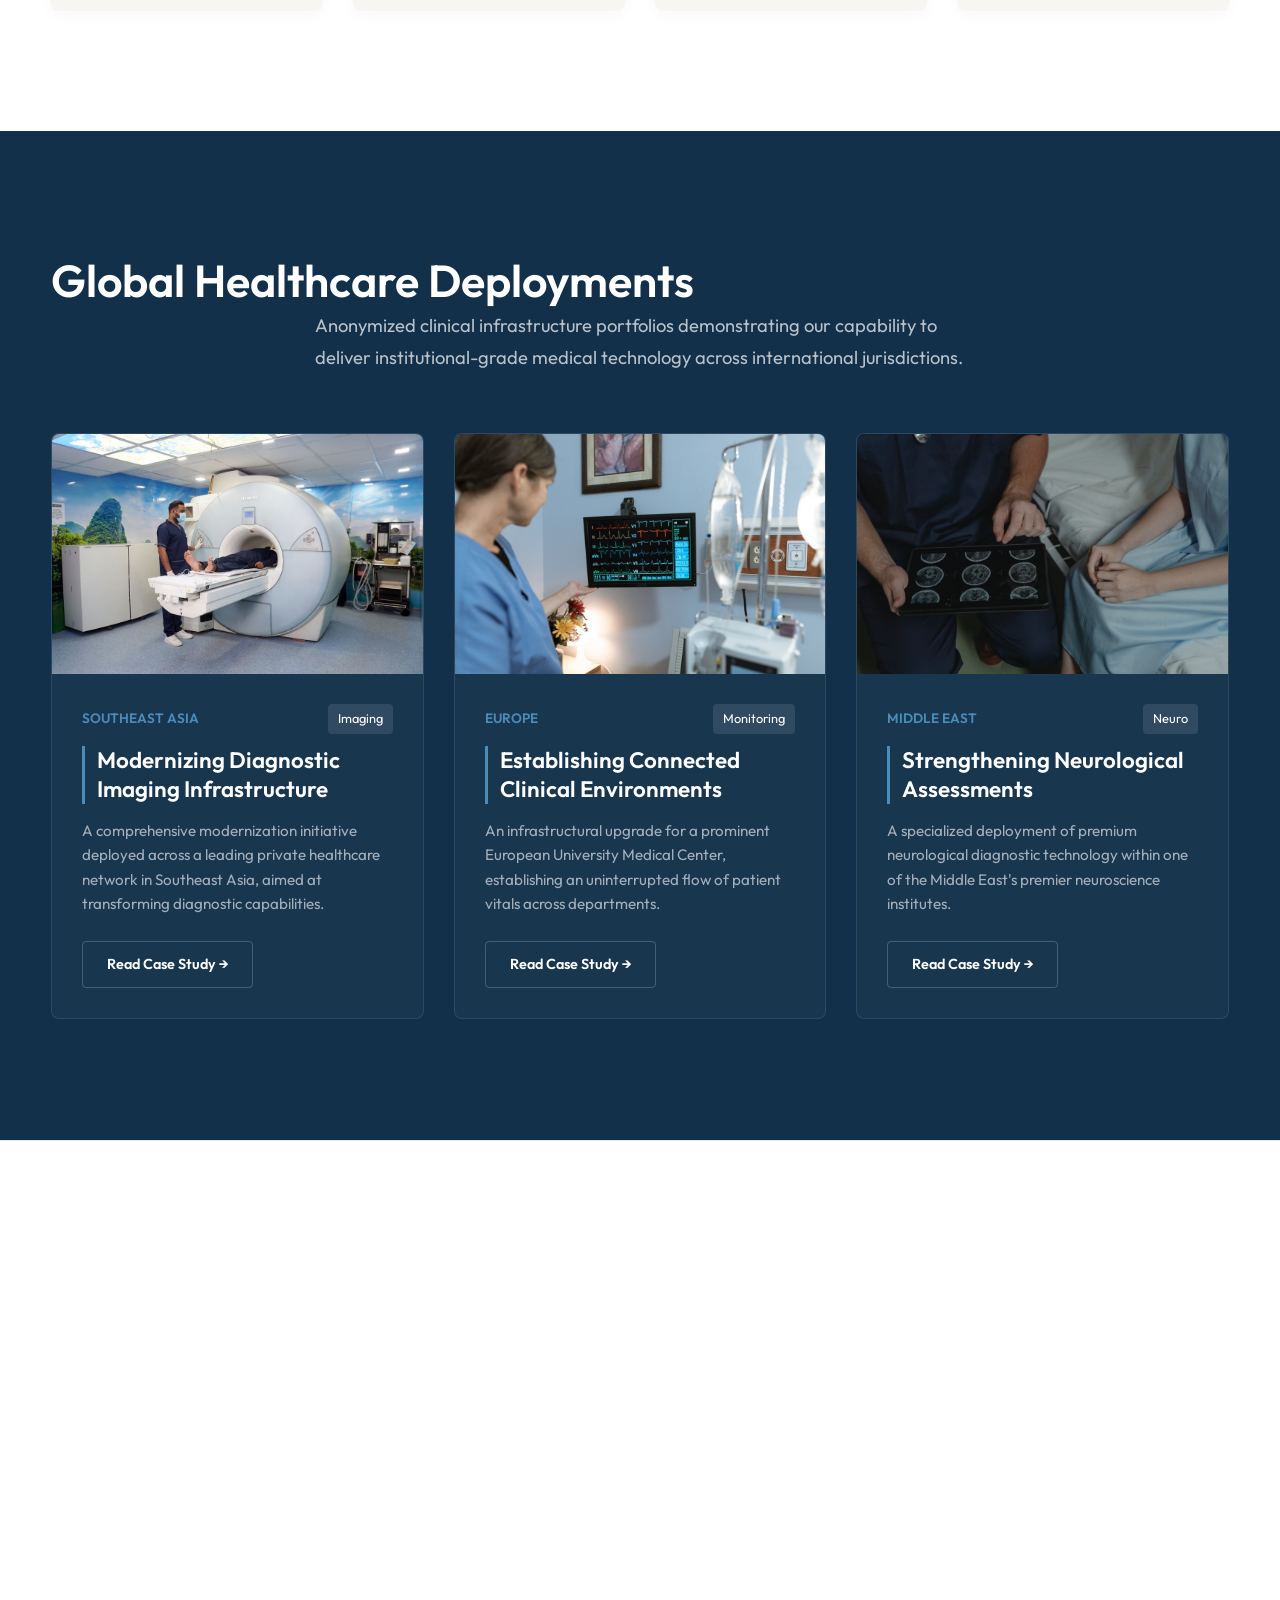
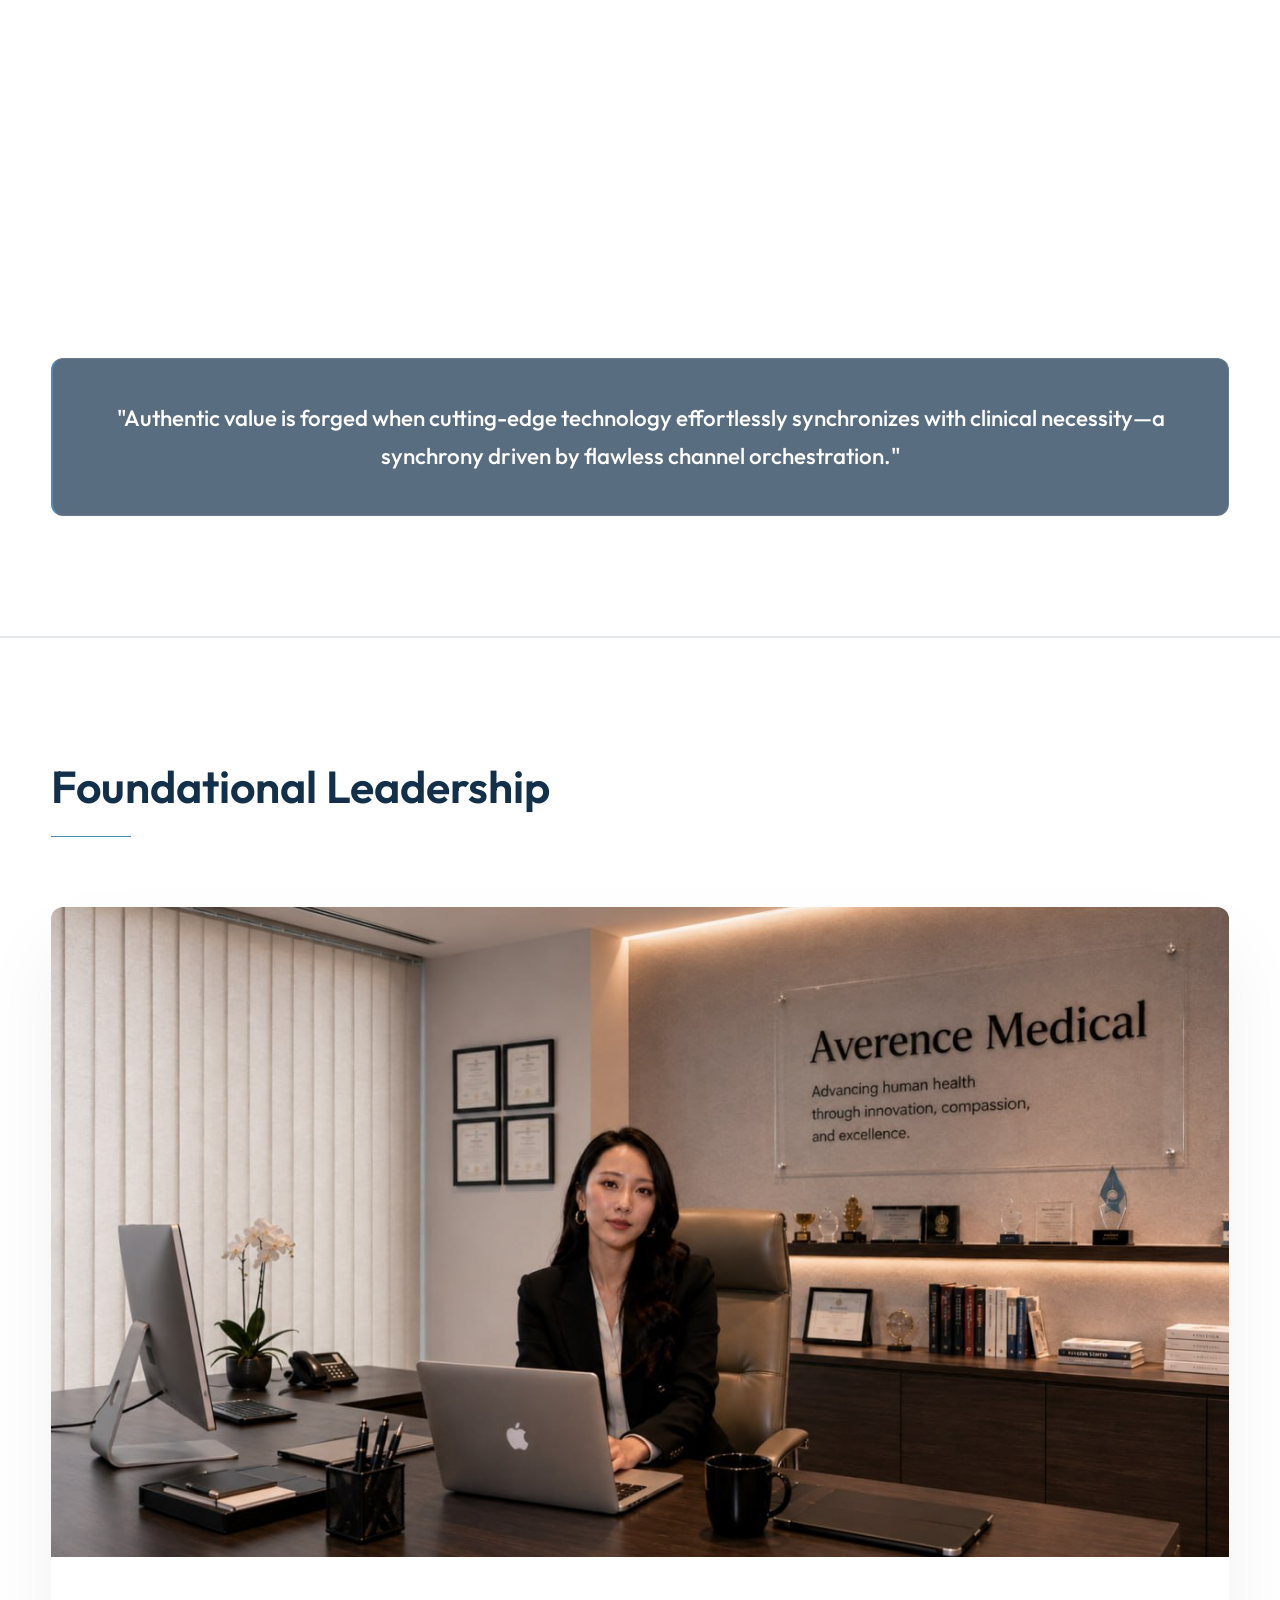
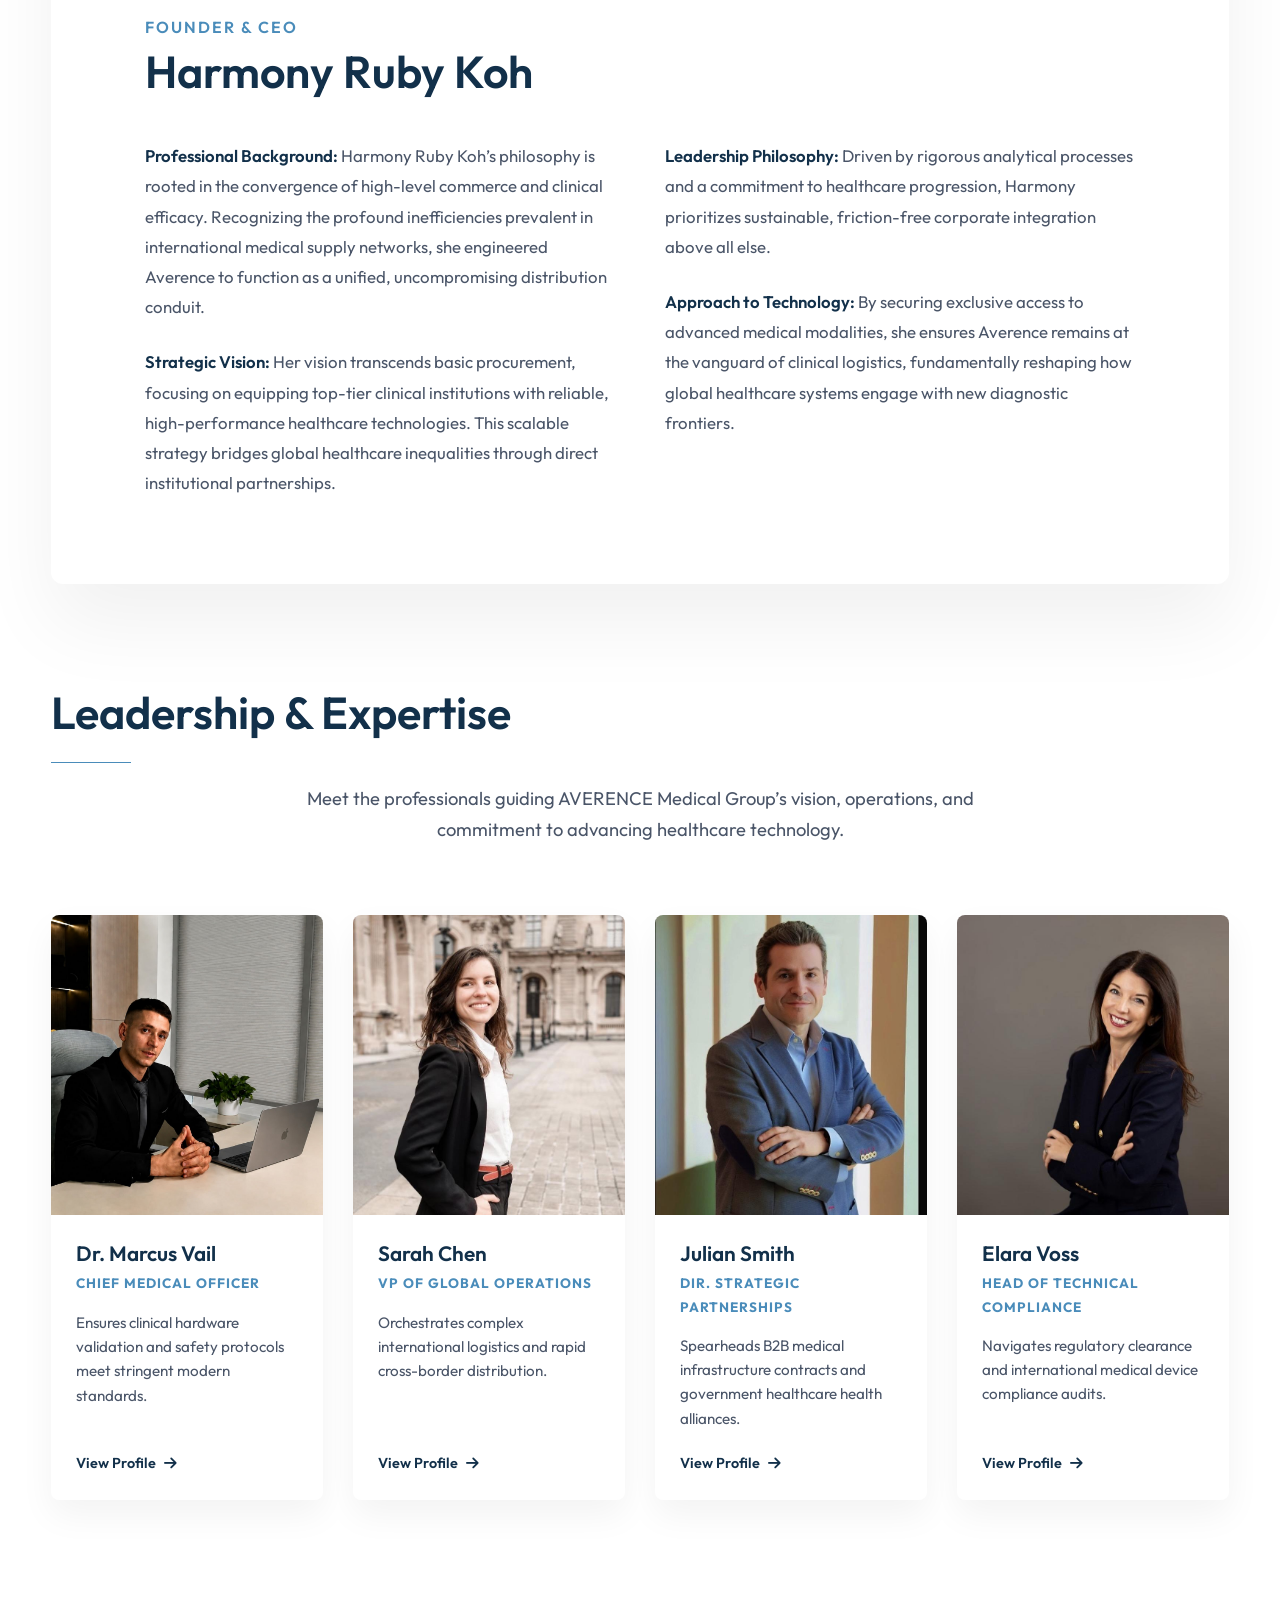
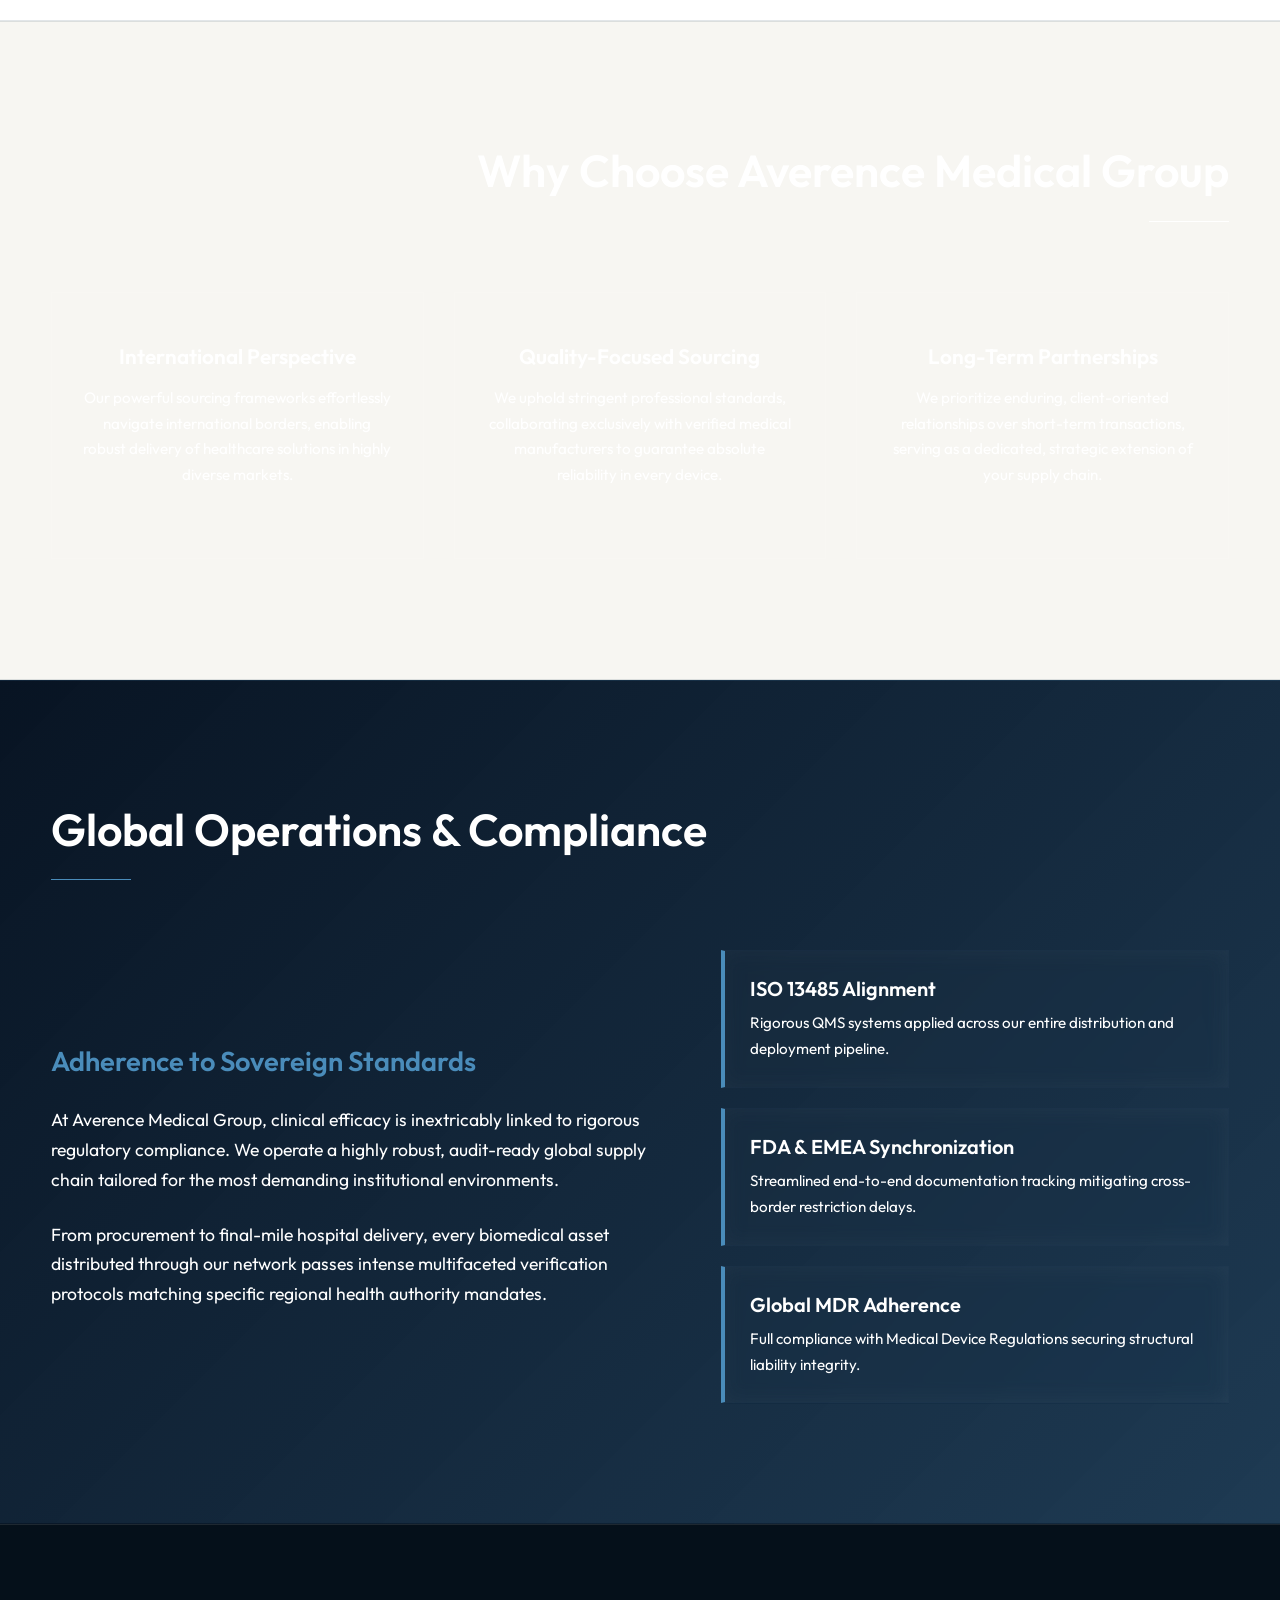
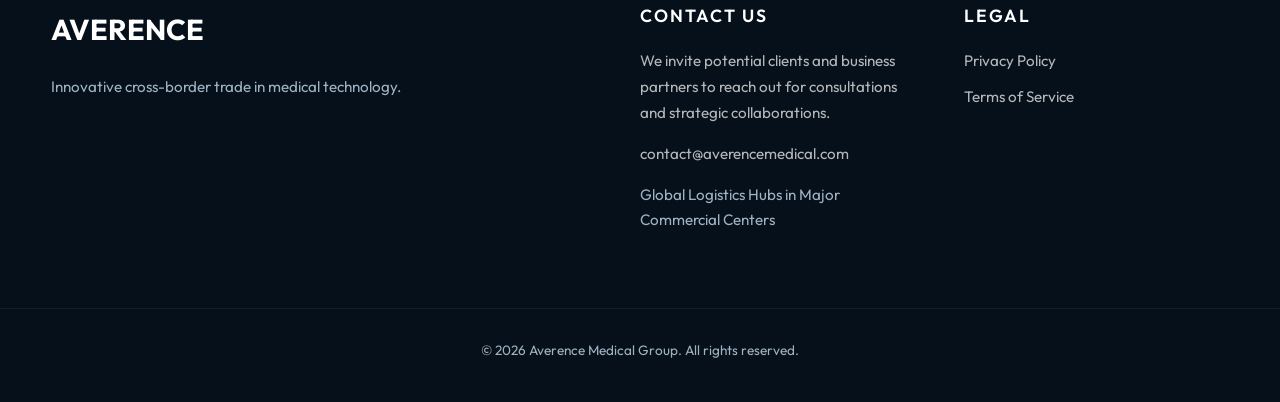
==== commit 2c20985d: "Add files via upload" ====
--- a/case-study.html
+++ b/case-study.html
@@ -212,9 +212,31 @@
                 <a href="index.html#leadership">Leadership</a>
                 <a href="index.html#recognition">Recognition</a>
                 <a href="index.html#compliance">Operations</a>
+                <div class="nav-item simple-dropdown lang-mobile">
+                    <a href="#" style="display: flex; align-items: center; gap: 5px;"><i class="fas fa-globe"></i> Language <i class="fas fa-chevron-down" style="font-size:0.7rem;"></i></a>
+                    <div class="dropdown-menu">
+                        <a href="#">English</a>
+                        <a href="#">中文</a>
+                        <a href="#">Español</a>
+                        <a href="#">Français</a>
+                        <a href="#">Deutsch</a>
+                    </div>
+                </div>
             </nav>
 
             <div class="nav-actions">
+                <div class="nav-item simple-dropdown lang-desktop" style="display: flex; align-items: center; margin-right: 15px;">
+                    <a href="#" style="display: flex; align-items: center; gap: 8px; border: 1px solid var(--border-subtle); padding: 8px 15px; border-radius: 4px; color: var(--primary-navy); text-decoration: none; font-weight: 500;">
+                        <i class="fas fa-globe"></i> Language <i class="fas fa-chevron-down" style="font-size:0.7rem; margin-left: 2px;"></i>
+                    </a>
+                    <div class="dropdown-menu dropdown-right" style="min-width: 150px;">
+                        <a href="#">English</a>
+                        <a href="#">中文</a>
+                        <a href="#">Español</a>
+                        <a href="#">Français</a>
+                        <a href="#">Deutsch</a>
+                    </div>
+                </div>
                 <a href="index.html#contact" class="btn-primary">Contact</a>
             </div>
         </div>
@@ -340,6 +362,7 @@
             }
         });
     </script>
+    <script src="i18n.js"></script>
 </body>
 
 </html>
--- a/style.css
+++ b/style.css
@@ -926,3 +926,155 @@
     background: rgba(18, 48, 74, 0.03);
     color: var(--accent-cyan);
 }
+
+
+/* CEO Editorial Spread */
+.ceo-editorial-spread {
+    background: #fff;
+    border-radius: 12px;
+    box-shadow: 0 40px 80px rgba(0,0,0,0.06);
+    overflow: hidden;
+    margin-top: 40px;
+}
+
+.ceo-hero-image {
+    width: 100%;
+    height: 650px;
+    object-fit: cover;
+    object-position: center 30%;
+    display: block;
+}
+
+.ceo-content {
+    padding: 60px 8%;
+}
+
+.ceo-title {
+    color: var(--accent-cyan);
+    text-transform: uppercase;
+    font-size: 1rem;
+    letter-spacing: 2px;
+    margin-bottom: 5px;
+}
+
+.ceo-name {
+    font-size: 2.8rem;
+    color: var(--primary-navy);
+    margin-bottom: 40px;
+}
+
+.ceo-bio-columns {
+    display: grid;
+    grid-template-columns: 1fr 1fr;
+    gap: 50px;
+}
+
+.ceo-bio-columns p {
+    font-size: 1.05rem;
+    color: var(--text-secondary);
+    line-height: 1.8;
+    margin-bottom: 25px;
+}
+
+.ceo-bio-columns strong {
+    color: var(--primary-navy);
+    font-weight: 600;
+}
+
+/* Team Grid */
+.team-grid {
+    display: grid;
+    grid-template-columns: repeat(4, 1fr);
+    gap: 30px;
+    margin-top: 50px;
+}
+
+.team-member-card {
+    background: #fff;
+    border-radius: 8px;
+    overflow: hidden;
+    box-shadow: 0 15px 35px rgba(0,0,0,0.05);
+    text-decoration: none;
+    transition: transform 0.4s ease, box-shadow 0.4s ease;
+    display: flex;
+    flex-direction: column;
+}
+
+.team-member-card:hover {
+    transform: translateY(-8px);
+    box-shadow: 0 30px 60px rgba(0,0,0,0.12);
+}
+
+.team-member-card img {
+    width: 100%;
+    height: 300px;
+    object-fit: cover;
+    object-position: center 15%;
+}
+
+.team-member-info {
+    padding: 25px;
+    flex-grow: 1;
+    display: flex;
+    flex-direction: column;
+}
+
+.team-member-info h4 {
+    font-size: 1.3rem;
+    color: var(--primary-navy);
+    margin-bottom: 5px;
+}
+
+.team-member-info h5 {
+    color: var(--accent-cyan);
+    font-size: 0.85rem;
+    text-transform: uppercase;
+    letter-spacing: 1px;
+    margin-bottom: 15px;
+}
+
+.team-member-info p {
+    color: var(--text-secondary);
+    font-size: 0.95rem;
+    line-height: 1.6;
+    margin-bottom: 20px;
+    flex-grow: 1;
+}
+
+.team-member-info .view-profile {
+    display: inline-flex;
+    align-items: center;
+    gap: 8px;
+    font-weight: 600;
+    color: var(--primary-navy);
+    font-size: 0.9rem;
+    transition: color 0.3s ease;
+}
+
+.team-member-card:hover .view-profile {
+    color: var(--accent-cyan);
+}
+
+@media (max-width: 1100px) {
+    .team-grid { grid-template-columns: repeat(2, 1fr); }
+    .ceo-bio-columns { grid-template-columns: 1fr; gap: 20px; }
+    .ceo-hero-image { height: 400px; }
+}
+@media (max-width: 768px) {
+    .team-grid { grid-template-columns: 1fr; }
+}
+/* Language Dropdown Mobile/Desktop */
+.lang-mobile { display: none !important; }
+@media (max-width: 1024px) {
+    .lang-desktop { display: none !important; }
+    .lang-mobile { display: block !important; }
+}
+.nav-item.simple-dropdown .dropdown-right {
+    left: auto;
+    right: 0;
+    transform: translateY(10px);
+    transform-origin: top right;
+}
+.nav-item.simple-dropdown:hover .dropdown-right {
+    transform: translateY(0);
+}
